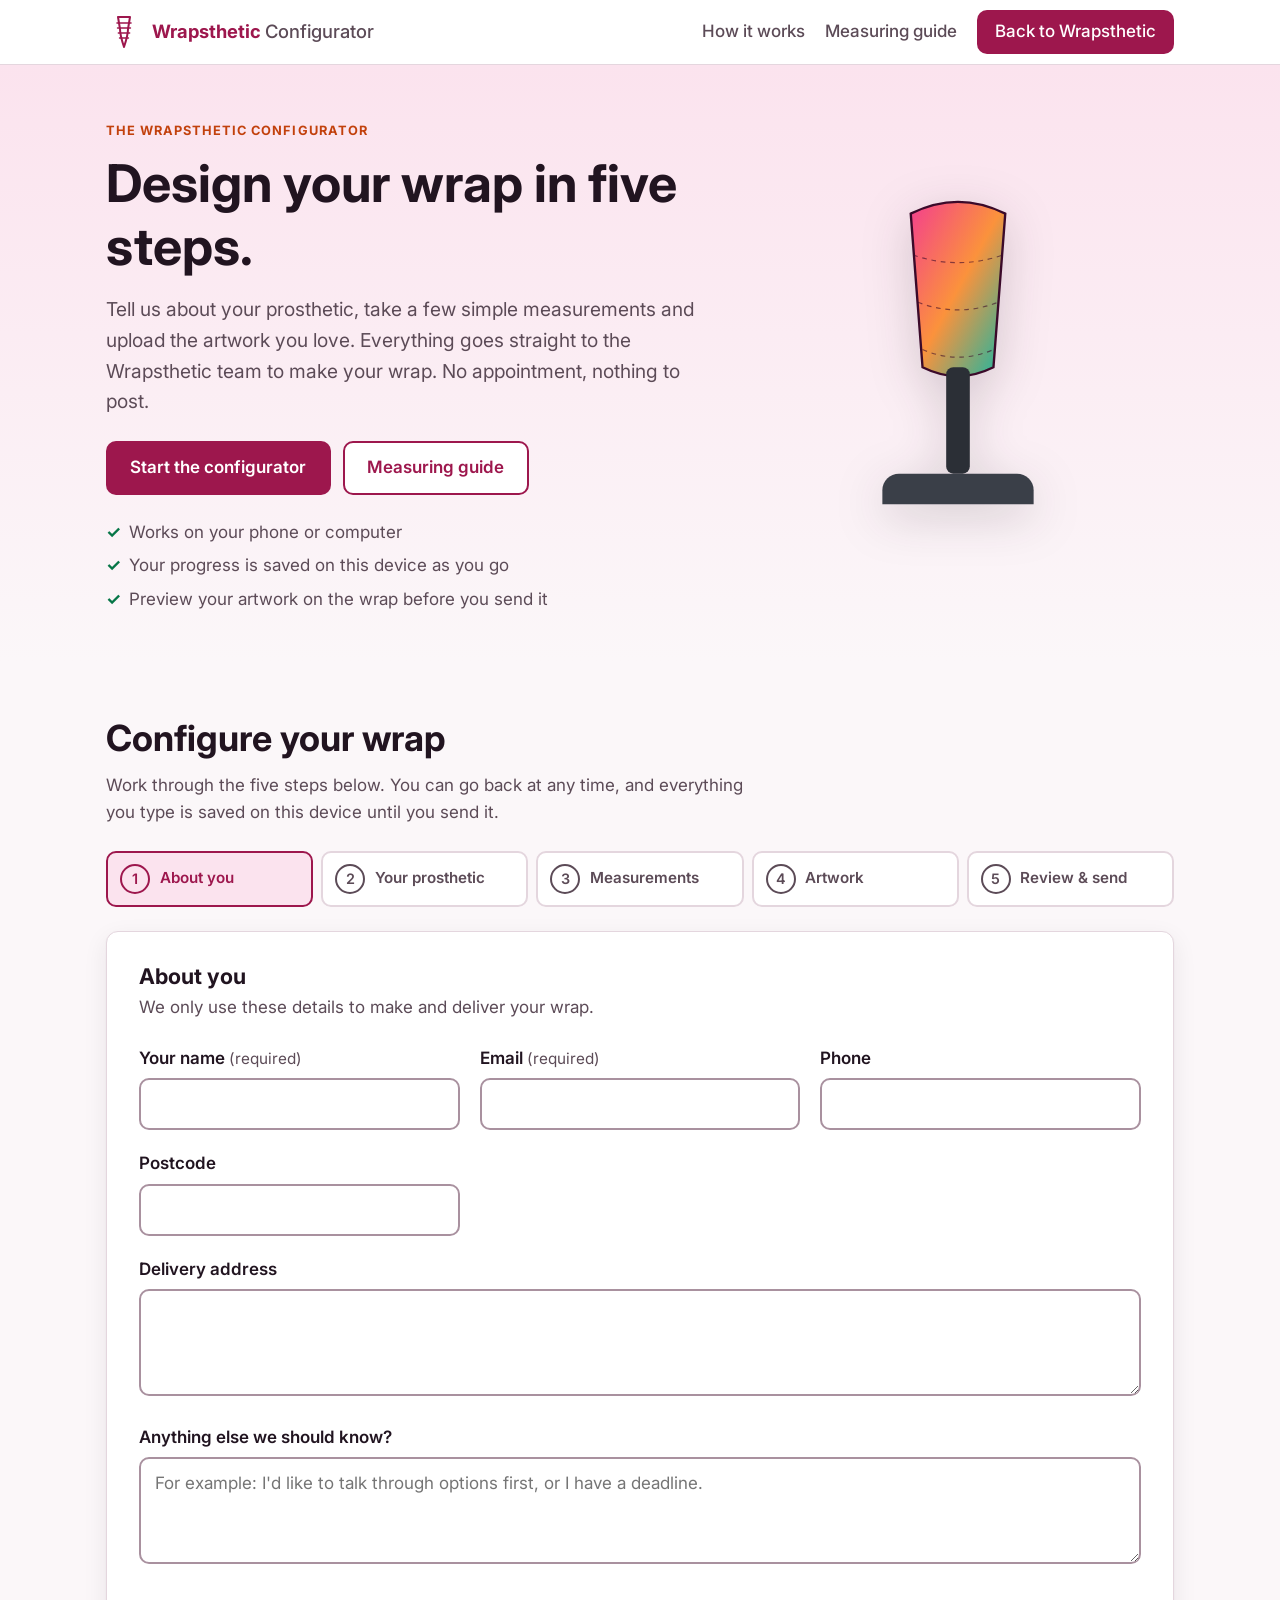
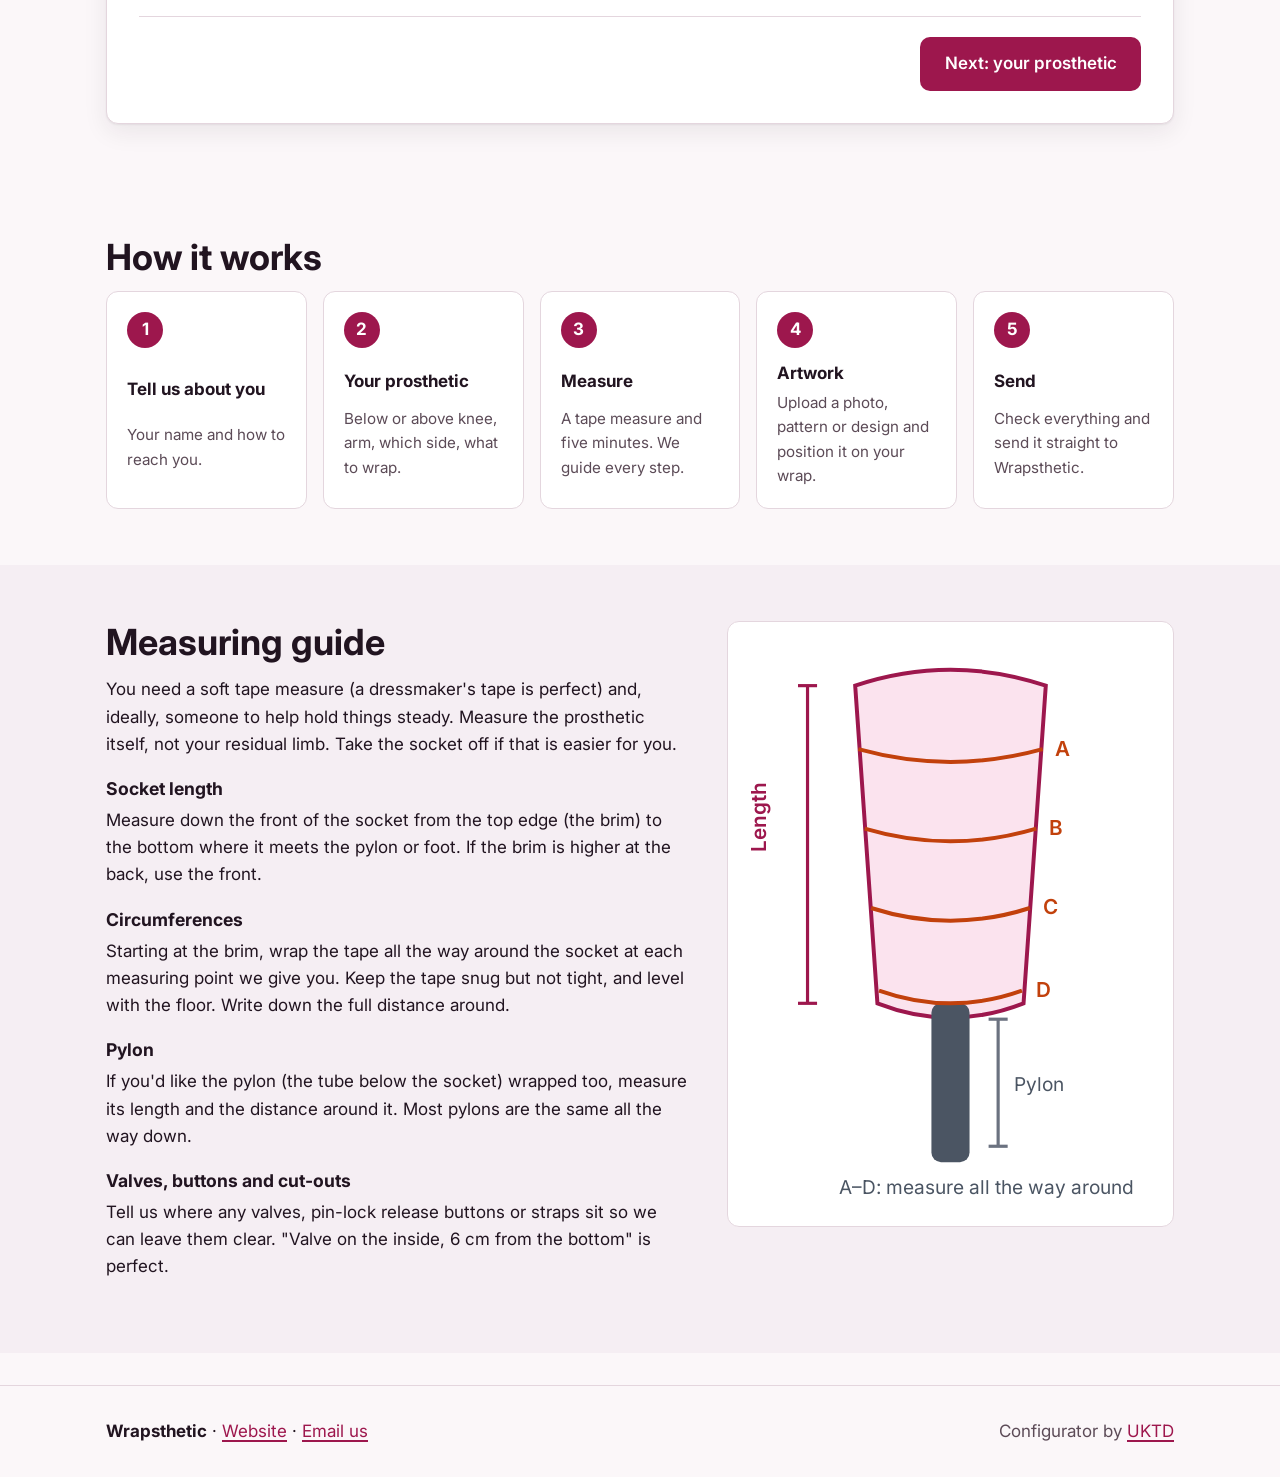
==== configurator/index.html @ db81d4d4 "Rebrand wrap platform as the Wrapsthetic Configurator Moves the app from /wrap/ to /configurator/ so" ====
<!DOCTYPE html>
<html lang="en-GB">
<head>
    <meta charset="UTF-8">
    <meta name="viewport" content="width=device-width, initial-scale=1.0">
    <title>Wrapsthetic Configurator | Design your prosthetic wrap</title>
    <meta name="description" content="The Wrapsthetic configurator: measure your prosthetic, upload your artwork and send Wrapsthetic everything needed to make your custom wrap.">
    <meta name="theme-color" content="#9d174d">
    <meta name="robots" content="noindex">
    <link rel="preconnect" href="https://fonts.googleapis.com">
    <link rel="preconnect" href="https://fonts.gstatic.com" crossorigin>
    <link href="https://fonts.googleapis.com/css2?family=Inter:wght@400;500;600;700&display=swap" rel="stylesheet">
    <link rel="stylesheet" href="configurator.css">
</head>
<body>
    <a class="skip-link" href="#main">Skip to content</a>

    <header class="site-header">
        <div class="container header-inner">
            <a class="brand" href="#" data-brand-link>
                <svg class="brand-mark" width="36" height="36" viewBox="0 0 36 36" aria-hidden="true" focusable="false">
                    <path d="M12 3h12l-2 12c0 4-1 9-4 18-3-9-4-14-4-18L12 3z" fill="none" stroke="currentColor" stroke-width="2" stroke-linejoin="round"/>
                    <path d="M11 9h14M11.6 14h12.8M12.4 19h11.2M13.6 24h8.8" stroke="currentColor" stroke-width="1.6" stroke-linecap="round"/>
                </svg>
                <span class="brand-name"><span data-brand-name>Wrapsthetic</span> <span class="brand-sub">Configurator</span></span>
            </a>
            <nav aria-label="Primary">
                <a href="#how-it-works">How it works</a>
                <a href="#measure-guide">Measuring guide</a>
                <a href="#" class="button button-small" data-brand-link>Back to&nbsp;<span data-brand-name>Wrapsthetic</span></a>
            </nav>
        </div>
    </header>

    <main id="main">
        <section class="hero">
            <div class="container hero-grid">
                <div>
                    <p class="eyebrow">The <span data-brand-name>Wrapsthetic</span> configurator</p>
                    <h1>Design your wrap in five steps.</h1>
                    <p class="lead">Tell us about your prosthetic, take a few simple measurements and upload the artwork you love. Everything goes straight to the <span data-brand-name>Wrapsthetic</span> team to make your wrap. No appointment, nothing to post.</p>
                    <div class="hero-actions">
                        <a href="#designer" class="button button-primary">Start the configurator</a>
                        <a href="#measure-guide" class="button button-secondary">Measuring guide</a>
                    </div>
                    <ul class="hero-points">
                        <li>Works on your phone or computer</li>
                        <li>Your progress is saved on this device as you go</li>
                        <li>Preview your artwork on the wrap before you send it</li>
                    </ul>
                </div>
                <div class="hero-visual" aria-hidden="true">
                    <svg viewBox="0 0 220 300" class="hero-limb">
                        <defs>
                            <linearGradient id="heroGrad" x1="0" x2="1" y1="0" y2="1">
                                <stop offset="0" stop-color="#f43f8e"/>
                                <stop offset="0.5" stop-color="#fb923c"/>
                                <stop offset="1" stop-color="#14b8a6"/>
                            </linearGradient>
                        </defs>
                        <path d="M70 20 Q110 0 150 20 L140 150 Q110 165 80 150 Z" fill="url(#heroGrad)" stroke="#3b0a2a" stroke-width="2"/>
                        <rect x="100" y="150" width="20" height="90" rx="6" fill="#2b2f36"/>
                        <path d="M60 240 h100 a14 14 0 0 1 14 14 v12 H46 v-12 a14 14 0 0 1 14 -14z" fill="#3a3f48"/>
                        <g stroke="#3b0a2a" stroke-dasharray="4 4" fill="none" opacity="0.6">
                            <path d="M72 55 Q110 68 148 55"/>
                            <path d="M76 95 Q110 108 144 95"/>
                            <path d="M80 135 Q110 148 140 135"/>
                        </g>
                    </svg>
                </div>
            </div>
        </section>

        <section id="designer" class="section">
            <div class="container">
                <h2>Configure your wrap</h2>
                <p class="section-intro">Work through the five steps below. You can go back at any time, and everything you type is saved on this device until you send it.</p>

                <ol class="stepper" id="stepper" aria-label="Progress">
                    <li data-step="1" class="is-current"><button type="button" class="stepper-button" data-goto="1"><span class="stepper-index">1</span><span>About you</span></button></li>
                    <li data-step="2"><button type="button" class="stepper-button" data-goto="2"><span class="stepper-index">2</span><span>Your prosthetic</span></button></li>
                    <li data-step="3"><button type="button" class="stepper-button" data-goto="3"><span class="stepper-index">3</span><span>Measurements</span></button></li>
                    <li data-step="4"><button type="button" class="stepper-button" data-goto="4"><span class="stepper-index">4</span><span>Artwork</span></button></li>
                    <li data-step="5"><button type="button" class="stepper-button" data-goto="5"><span class="stepper-index">5</span><span>Review &amp; send</span></button></li>
                </ol>

                <form id="wrapForm" class="wizard" novalidate>
                    <div class="status" id="formStatus" role="status" aria-live="polite"></div>

                    <!-- STEP 1 -->
                    <fieldset class="step is-active" data-step="1">
                        <legend><h3>About you</h3></legend>
                        <p class="step-help">We only use these details to make and deliver your wrap.</p>
                        <div class="field-grid">
                            <div class="field">
                                <label for="customerName">Your name <span class="req">(required)</span></label>
                                <input type="text" id="customerName" name="customerName" autocomplete="name" required>
                            </div>
                            <div class="field">
                                <label for="customerEmail">Email <span class="req">(required)</span></label>
                                <input type="email" id="customerEmail" name="customerEmail" autocomplete="email" required inputmode="email">
                            </div>
                            <div class="field">
                                <label for="customerPhone">Phone</label>
                                <input type="tel" id="customerPhone" name="customerPhone" autocomplete="tel" inputmode="tel">
                            </div>
                            <div class="field">
                                <label for="customerPostcode">Postcode</label>
                                <input type="text" id="customerPostcode" name="customerPostcode" autocomplete="postal-code">
                            </div>
                            <div class="field field-full">
                                <label for="customerAddress">Delivery address</label>
                                <textarea id="customerAddress" name="customerAddress" rows="3" autocomplete="street-address"></textarea>
                            </div>
                            <div class="field field-full">
                                <label for="customerNotes">Anything else we should know?</label>
                                <textarea id="customerNotes" name="customerNotes" rows="3" placeholder="For example: I'd like to talk through options first, or I have a deadline."></textarea>
                            </div>
                        </div>
                        <div class="step-actions">
                            <span></span>
                            <button type="button" class="button button-primary" data-next>Next: your prosthetic</button>
                        </div>
                    </fieldset>

                    <!-- STEP 2 -->
                    <fieldset class="step" data-step="2">
                        <legend><h3>Your prosthetic</h3></legend>
                        <p class="step-help">This helps us choose the right measuring points and materials.</p>

                        <div class="field">
                            <span class="label" id="limbTypeLabel">Type of prosthetic <span class="req">(required)</span></span>
                            <div class="choice-grid" role="radiogroup" aria-labelledby="limbTypeLabel">
                                <label class="choice"><input type="radio" name="limbType" value="transtibial" required><span><strong>Below knee</strong><small>Transtibial</small></span></label>
                                <label class="choice"><input type="radio" name="limbType" value="transfemoral"><span><strong>Above knee</strong><small>Transfemoral</small></span></label>
                                <label class="choice"><input type="radio" name="limbType" value="transradial"><span><strong>Below elbow</strong><small>Transradial</small></span></label>
                                <label class="choice"><input type="radio" name="limbType" value="transhumeral"><span><strong>Above elbow</strong><small>Transhumeral</small></span></label>
                                <label class="choice"><input type="radio" name="limbType" value="other"><span><strong>Something else</strong><small>Tell us below</small></span></label>
                            </div>
                        </div>

                        <div class="field-grid">
                            <div class="field">
                                <span class="label" id="sideLabel">Which side? <span class="req">(required)</span></span>
                                <div class="choice-row" role="radiogroup" aria-labelledby="sideLabel">
                                    <label class="choice"><input type="radio" name="side" value="left" required><span><strong>Left</strong></span></label>
                                    <label class="choice"><input type="radio" name="side" value="right"><span><strong>Right</strong></span></label>
                                </div>
                            </div>
                            <div class="field">
                                <span class="label" id="partsLabel">What would you like wrapped?</span>
                                <div class="choice-row" aria-labelledby="partsLabel">
                                    <label class="choice"><input type="checkbox" name="wrapSocket" checked><span><strong>Socket</strong></span></label>
                                    <label class="choice"><input type="checkbox" name="wrapPylon"><span><strong>Pylon</strong></span></label>
                                </div>
                            </div>
                            <div class="field">
                                <label for="socketMaterial">Socket surface</label>
                                <select id="socketMaterial" name="socketMaterial">
                                    <option value="">Not sure</option>
                                    <option value="carbon">Carbon fibre</option>
                                    <option value="laminate">Laminate (glossy resin)</option>
                                    <option value="thermoplastic">Thermoplastic (check socket)</option>
                                    <option value="cover">Foam or cosmetic cover</option>
                                </select>
                            </div>
                            <div class="field">
                                <label for="prostheticNotes">Describe your prosthetic</label>
                                <input type="text" id="prostheticNotes" name="prostheticNotes" placeholder="For example: Össur pin-lock socket with carbon pylon">
                            </div>
                        </div>

                        <div class="step-actions">
                            <button type="button" class="button button-secondary" data-prev>Back</button>
                            <button type="button" class="button button-primary" data-next>Next: measurements</button>
                        </div>
                    </fieldset>

                    <!-- STEP 3 -->
                    <fieldset class="step" data-step="3">
                        <legend><h3>Measurements</h3></legend>
                        <p class="step-help">Enter the socket length first and we'll list the measuring points for you. See the <a href="#measure-guide">measuring guide</a> if you're not sure where to measure.</p>

                        <div class="field-grid">
                            <div class="field">
                                <span class="label" id="unitsLabel">Units</span>
                                <div class="choice-row" role="radiogroup" aria-labelledby="unitsLabel">
                                    <label class="choice choice-compact"><input type="radio" name="units" value="cm" checked><span><strong>Centimetres</strong></span></label>
                                    <label class="choice choice-compact"><input type="radio" name="units" value="in"><span><strong>Inches</strong></span></label>
                                </div>
                            </div>
                            <div class="field">
                                <label for="stationInterval">Measure every</label>
                                <select id="stationInterval" name="stationInterval">
                                    <option value="2.5">2.5 cm (most accurate)</option>
                                    <option value="5" selected>5 cm (recommended)</option>
                                    <option value="10">10 cm (quick)</option>
                                </select>
                            </div>
                        </div>

                        <div class="measure-block" id="socketMeasureBlock">
                            <h4>Socket</h4>
                            <div class="field-grid">
                                <div class="field">
                                    <label for="socketLength">Socket length, brim to bottom <span class="req">(required)</span></label>
                                    <div class="input-unit">
                                        <input type="number" id="socketLength" name="socketLength" min="1" step="0.1" inputmode="decimal" required>
                                        <span class="unit" data-unit>cm</span>
                                    </div>
                                </div>
                            </div>
                            <div id="stationsWrap" class="stations" hidden>
                                <p class="label">Distance all the way around at each point <span class="req">(required)</span></p>
                                <div class="stations-grid" id="stations"></div>
                                <p class="hint" id="stationsHint"></p>
                            </div>
                        </div>

                        <div class="measure-block" id="pylonMeasureBlock" hidden>
                            <h4>Pylon</h4>
                            <div class="field-grid">
                                <div class="field">
                                    <label for="pylonLength">Pylon length to wrap</label>
                                    <div class="input-unit">
                                        <input type="number" id="pylonLength" name="pylonLength" min="1" step="0.1" inputmode="decimal">
                                        <span class="unit" data-unit>cm</span>
                                    </div>
                                </div>
                                <div class="field">
                                    <label for="pylonCircumference">Distance around the pylon</label>
                                    <div class="input-unit">
                                        <input type="number" id="pylonCircumference" name="pylonCircumference" min="1" step="0.1" inputmode="decimal">
                                        <span class="unit" data-unit>cm</span>
                                    </div>
                                </div>
                            </div>
                        </div>

                        <div class="field">
                            <label for="cutouts">Valves, buttons, straps or areas to leave clear</label>
                            <textarea id="cutouts" name="cutouts" rows="3" placeholder="For example: valve on the inside about 6 cm from the bottom; release button on the front near the bottom."></textarea>
                        </div>

                        <div class="field">
                            <label for="measureNotes">Notes about shape</label>
                            <textarea id="measureNotes" name="measureNotes" rows="2" placeholder="For example: the brim is much higher at the back; there's a flare near the top."></textarea>
                        </div>

                        <div class="step-actions">
                            <button type="button" class="button button-secondary" data-prev>Back</button>
                            <button type="button" class="button button-primary" data-next>Next: artwork</button>
                        </div>
                    </fieldset>

                    <!-- STEP 4 -->
                    <fieldset class="step" data-step="4">
                        <legend><h3>Artwork</h3></legend>
                        <p class="step-help">Upload a photo, pattern, logo or design. For the sharpest print, use the largest file you have (at least 2000 pixels on the long side is ideal). PNG, JPEG, WebP and SVG all work.</p>

                        <div class="artwork-layout">
                            <div class="artwork-controls">
                                <div class="field">
                                    <label for="artworkFile" class="dropzone" id="dropzone">
                                        <input type="file" id="artworkFile" name="artworkFile" accept="image/png,image/jpeg,image/webp,image/svg+xml">
                                        <span class="dropzone-icon" aria-hidden="true">
                                            <svg width="40" height="40" viewBox="0 0 24 24" fill="none" stroke="currentColor" stroke-width="1.8" stroke-linecap="round" stroke-linejoin="round"><path d="M12 16V4m0 0l-4 4m4-4l4 4"/><path d="M4 16v3a1 1 0 0 0 1 1h14a1 1 0 0 0 1-1v-3"/></svg>
                                        </span>
                                        <span class="dropzone-text"><strong>Choose an image</strong> or drag it here</span>
                                        <span class="dropzone-file" id="artworkFileName">No file chosen yet</span>
                                    </label>
                                </div>

                                <div class="field">
                                    <span class="label" id="finishLabel">Finish</span>
                                    <div class="choice-row" role="radiogroup" aria-labelledby="finishLabel">
                                        <label class="choice choice-compact"><input type="radio" name="finish" value="gloss" checked><span><strong>Gloss</strong></span></label>
                                        <label class="choice choice-compact"><input type="radio" name="finish" value="satin"><span><strong>Satin</strong></span></label>
                                        <label class="choice choice-compact"><input type="radio" name="finish" value="matte"><span><strong>Matte</strong></span></label>
                                    </div>
                                </div>

                                <div class="field">
                                    <span class="label" id="fitLabel">How should the artwork fill the wrap?</span>
                                    <div class="choice-row" role="radiogroup" aria-labelledby="fitLabel">
                                        <label class="choice choice-compact"><input type="radio" name="fit" value="cover" checked><span><strong>Fill</strong><small>Crop to fill</small></span></label>
                                        <label class="choice choice-compact"><input type="radio" name="fit" value="contain"><span><strong>Fit inside</strong><small>Show it all</small></span></label>
                                        <label class="choice choice-compact"><input type="radio" name="fit" value="tile"><span><strong>Repeat</strong><small>Tile a pattern</small></span></label>
                                    </div>
                                </div>

                                <div class="field">
                                    <label for="artScale">Size <output id="artScaleOut" for="artScale">100%</output></label>
                                    <input type="range" id="artScale" name="artScale" min="25" max="400" value="100" step="5">
                                </div>
                                <div class="field">
                                    <label for="artOffsetX">Move left / right <output id="artOffsetXOut" for="artOffsetX">0</output></label>
                                    <input type="range" id="artOffsetX" name="artOffsetX" min="-100" max="100" value="0" step="1">
                                </div>
                                <div class="field">
                                    <label for="artOffsetY">Move up / down <output id="artOffsetYOut" for="artOffsetY">0</output></label>
                                    <input type="range" id="artOffsetY" name="artOffsetY" min="-100" max="100" value="0" step="1">
                                </div>
                                <div class="field">
                                    <label for="artRotation">Rotate <output id="artRotationOut" for="artRotation">0°</output></label>
                                    <input type="range" id="artRotation" name="artRotation" min="-180" max="180" value="0" step="5">
                                </div>
                                <div class="field">
                                    <label for="artBackground">Background colour (shows through transparent areas or around a fitted image)</label>
                                    <input type="color" id="artBackground" name="artBackground" value="#ffffff">
                                </div>
                                <button type="button" class="button button-secondary" id="resetArt">Reset position</button>

                                <div class="field">
                                    <label for="artworkNotes">Notes for the designer</label>
                                    <textarea id="artworkNotes" name="artworkNotes" rows="3" placeholder="For example: keep the face on the outside of the leg; please add my name in white near the top."></textarea>
                                </div>
                            </div>

                            <div class="artwork-preview">
                                <div class="preview-card">
                                    <h4>Flat wrap template</h4>
                                    <p class="hint">This is the shape of the wrap laid flat, built from your measurements. The dotted line is the seam.</p>
                                    <div class="preview-stage" id="flatStage"></div>
                                </div>
                                <div class="preview-card">
                                    <h4>On the limb (rough preview)</h4>
                                    <p class="hint">Front view. The real wrap curves around, so edges will look a little different.</p>
                                    <div class="preview-stage preview-stage-small" id="limbStage"></div>
                                </div>
                                <p class="hint" id="previewHint">Enter your socket measurements in step 3 to see the template shape.</p>
                            </div>
                        </div>

                        <div class="step-actions">
                            <button type="button" class="button button-secondary" data-prev>Back</button>
                            <button type="button" class="button button-primary" data-next>Next: review</button>
                        </div>
                    </fieldset>

                    <!-- STEP 5 -->
                    <fieldset class="step" data-step="5">
                        <legend><h3>Review &amp; send</h3></legend>
                        <p class="step-help">Check everything looks right. When you send it, the <span data-brand-name>Wrapsthetic</span> team receives your details, measurements, the template and your original artwork file.</p>

                        <div id="reviewSummary" class="review"></div>

                        <div class="field">
                            <label class="choice choice-inline"><input type="checkbox" name="consent" id="consent" required><span>I'm happy for <span data-brand-name>Wrapsthetic</span> to store these details and contact me about my wrap. <span class="req">(required)</span></span></label>
                        </div>

                        <div class="step-actions step-actions-wrap">
                            <button type="button" class="button button-secondary" data-prev>Back</button>
                            <div class="action-group">
                                <button type="button" class="button button-secondary" id="downloadPack">Download order pack</button>
                                <button type="button" class="button button-secondary" id="printOrder">Print</button>
                                <button type="submit" class="button button-primary" id="submitOrder">Send to <span data-brand-name>Wrapsthetic</span></button>
                            </div>
                        </div>
                    </fieldset>

                    <div class="step step-done" data-step="done" id="doneStep" hidden>
                        <h3>Thank you, your wrap request is on its way</h3>
                        <p id="doneMessage"></p>
                        <div class="action-group">
                            <button type="button" class="button button-secondary" id="downloadPackDone">Download a copy</button>
                            <button type="button" class="button button-primary" id="startAgain">Start another wrap</button>
                        </div>
                    </div>
                </form>
            </div>
        </section>
        <section id="how-it-works" class="section">
            <div class="container">
                <h2>How it works</h2>
                <ol class="steps-overview">
                    <li><span class="step-num">1</span><strong>Tell us about you</strong><span>Your name and how to reach you.</span></li>
                    <li><span class="step-num">2</span><strong>Your prosthetic</strong><span>Below or above knee, arm, which side, what to wrap.</span></li>
                    <li><span class="step-num">3</span><strong>Measure</strong><span>A tape measure and five minutes. We guide every step.</span></li>
                    <li><span class="step-num">4</span><strong>Artwork</strong><span>Upload a photo, pattern or design and position it on your wrap.</span></li>
                    <li><span class="step-num">5</span><strong>Send</strong><span>Check everything and send it straight to <span data-brand-name>Wrapsthetic</span>.</span></li>
                </ol>
            </div>
        </section>

        <section id="measure-guide" class="section section-alt">
            <div class="container guide-grid">
                <div>
                    <h2>Measuring guide</h2>
                    <p>You need a soft tape measure (a dressmaker's tape is perfect) and, ideally, someone to help hold things steady. Measure the prosthetic itself, not your residual limb. Take the socket off if that is easier for you.</p>
                    <h3>Socket length</h3>
                    <p>Measure down the front of the socket from the top edge (the brim) to the bottom where it meets the pylon or foot. If the brim is higher at the back, use the front.</p>
                    <h3>Circumferences</h3>
                    <p>Starting at the brim, wrap the tape all the way around the socket at each measuring point we give you. Keep the tape snug but not tight, and level with the floor. Write down the full distance around.</p>
                    <h3>Pylon</h3>
                    <p>If you'd like the pylon (the tube below the socket) wrapped too, measure its length and the distance around it. Most pylons are the same all the way down.</p>
                    <h3>Valves, buttons and cut-outs</h3>
                    <p>Tell us where any valves, pin-lock release buttons or straps sit so we can leave them clear. "Valve on the inside, 6 cm from the bottom" is perfect.</p>
                </div>
                <figure class="guide-figure">
                    <svg viewBox="0 0 260 360" role="img" aria-labelledby="guideTitle">
                        <title id="guideTitle">Diagram of a prosthetic socket showing the length measured down the front and circumference measurements taken at even intervals from the brim to the bottom.</title>
                        <path d="M70 30 Q130 10 190 30 L176 230 Q130 248 84 230 Z" fill="#fbe3ee" stroke="#9d174d" stroke-width="2.5"/>
                        <rect x="118" y="230" width="24" height="100" rx="6" fill="#4b5563"/>
                        <g stroke="#c2410c" stroke-width="2.5" fill="none">
                            <path d="M72 70 Q130 86 188 70"/>
                            <path d="M76 120 Q130 136 184 120"/>
                            <path d="M80 170 Q130 186 180 170"/>
                            <path d="M85 222 Q130 238 175 222"/>
                        </g>
                        <g font-family="Inter, sans-serif" font-size="13" fill="#c2410c" font-weight="600">
                            <text x="196" y="74">A</text><text x="192" y="124">B</text><text x="188" y="174">C</text><text x="184" y="226">D</text>
                        </g>
                        <g stroke="#9d174d" stroke-width="2">
                            <line x1="40" y1="30" x2="40" y2="230"/>
                            <line x1="34" y1="30" x2="46" y2="30"/>
                            <line x1="34" y1="230" x2="46" y2="230"/>
                        </g>
                        <text x="14" y="135" font-family="Inter, sans-serif" font-size="13" fill="#9d174d" font-weight="600" transform="rotate(-90 14 135)">Length</text>
                        <g stroke="#6b7280" stroke-width="2">
                            <line x1="160" y1="240" x2="160" y2="320"/>
                            <line x1="154" y1="240" x2="166" y2="240"/>
                            <line x1="154" y1="320" x2="166" y2="320"/>
                        </g>
                        <text x="170" y="285" font-family="Inter, sans-serif" font-size="12" fill="#4b5563">Pylon</text>
                        <text x="60" y="350" font-family="Inter, sans-serif" font-size="12" fill="#4b5563">A–D: measure all the way around</text>
                    </svg>
                </figure>
            </div>
        </section>

    </main>

    <footer class="site-footer">
        <div class="container footer-inner">
            <p><strong data-brand-name>Wrapsthetic</strong> &middot; <a href="#" data-brand-link>Website</a> &middot; <a href="mailto:" data-brand-email>Email us</a></p>
            <p class="muted">Configurator by <a href="https://uktd.io">UKTD</a></p>
        </div>
    </footer>

    <script src="configurator.js"></script>
</body>
</html>
---- configurator/configurator.css ----
/* Wrapsthetic Configurator
   Accessible, light-first theme with dark-mode support.
   Designed for one-handed and mobile use: large targets, clear focus, no drag-only controls. */

*, *::before, *::after { box-sizing: border-box; margin: 0; padding: 0; }

:root {
    --bg: #fbf7f9;
    --surface: #ffffff;
    --surface-alt: #f5eef3;
    --text: #211420;
    --text-muted: #5c4b57;
    --accent: #9d174d;
    --accent-strong: #7a1039;
    --accent-soft: #fbe3ee;
    --warm: #c2410c;
    --warm-soft: #fde8dc;
    --border: #e4d6de;
    --border-strong: #a9919f;
    --focus: #ffb703;
    --danger: #b42318;
    --danger-soft: #fee4e2;
    --success: #067647;
    --success-soft: #dcfae6;
    --radius: 12px;
    --shadow: 0 1px 2px rgba(33, 20, 32, 0.06), 0 8px 24px rgba(33, 20, 32, 0.08);
    color-scheme: light;
}

@media (prefers-color-scheme: dark) {
    :root:not([data-theme="light"]) {
        --bg: #170f15;
        --surface: #22181f;
        --surface-alt: #2c1f28;
        --text: #f6eef3;
        --text-muted: #b9a6b2;
        --accent: #f472b6;
        --accent-strong: #f9a8d4;
        --accent-soft: #3d1d31;
        --warm: #ff9b6a;
        --warm-soft: #3d2317;
        --border: #3c2d37;
        --border-strong: #5e4d58;
        --danger: #ff8e85;
        --danger-soft: #3b1d1b;
        --success: #6fd49a;
        --success-soft: #16352a;
        --shadow: 0 1px 2px rgba(0,0,0,0.4), 0 8px 24px rgba(0,0,0,0.35);
        color-scheme: dark;
    }
}

html { scroll-behavior: smooth; }
@media (prefers-reduced-motion: reduce) { html { scroll-behavior: auto; } }

body {
    font-family: 'Inter', -apple-system, BlinkMacSystemFont, 'Segoe UI', sans-serif;
    background: var(--bg);
    color: var(--text);
    line-height: 1.6;
    font-size: 1.0625rem;
}

h1, h2, h3, h4 { line-height: 1.2; font-weight: 700; color: var(--text); }
h1 { font-size: clamp(2rem, 4.5vw, 3.25rem); margin-bottom: 1rem; }
h2 { font-size: clamp(1.6rem, 3vw, 2.25rem); margin-bottom: 0.75rem; }
h3 { font-size: 1.35rem; margin-bottom: 0.5rem; }
h4 { font-size: 1.1rem; margin-bottom: 0.5rem; }
p { margin-bottom: 1rem; }
a { color: var(--accent); text-decoration-thickness: 2px; text-underline-offset: 3px; }
a:hover { color: var(--accent-strong); }
small { display: block; font-weight: 400; color: var(--text-muted); font-size: 0.85em; }

:focus-visible { outline: 3px solid var(--focus); outline-offset: 2px; }

.container { max-width: 1100px; margin: 0 auto; padding: 0 1rem; }
.section { padding: 3.5rem 0; }
.section-alt { background: var(--surface-alt); }
.section-intro { max-width: 60ch; color: var(--text-muted); }
.muted { color: var(--text-muted); }
.hint { font-size: 0.95rem; color: var(--text-muted); margin-bottom: 0.5rem; }
.req { font-weight: 400; color: var(--text-muted); font-size: 0.9em; }

.skip-link { position: absolute; left: -999px; top: 0; background: var(--accent); color: #fff; padding: 0.5rem 1rem; z-index: 2000; }
.skip-link:focus { left: 1rem; top: 1rem; }

/* Header */
.site-header { position: sticky; top: 0; z-index: 100; background: var(--surface); border-bottom: 1px solid var(--border); }
.header-inner { display: flex; align-items: center; justify-content: space-between; gap: 1rem; min-height: 64px; }
.brand { display: flex; align-items: center; gap: 0.6rem; text-decoration: none; color: var(--accent); font-weight: 700; font-size: 1.15rem; }
.brand-sub { font-weight: 500; color: var(--text-muted); }
.site-header nav { display: flex; align-items: center; gap: 1.25rem; }
.site-header nav a { font-weight: 500; text-decoration: none; }
.site-header nav a:not(.button) { color: var(--text-muted); }
.site-header nav a:not(.button):hover { color: var(--text); }
@media (max-width: 640px) { .site-header nav a:not(.button) { display: none; } }

/* Buttons */
.button {
    display: inline-flex; align-items: center; justify-content: center;
    min-height: 48px; padding: 0.7rem 1.4rem; border-radius: 10px;
    font: inherit; font-weight: 600; text-decoration: none; cursor: pointer;
    border: 2px solid transparent; transition: background 0.15s, transform 0.15s, box-shadow 0.15s;
}
.button-primary { background: var(--accent); color: #fff; }
.button-primary:hover { background: var(--accent-strong); color: #fff; transform: translateY(-1px); }
.button-secondary { background: var(--surface); color: var(--accent); border-color: var(--accent); }
.button-secondary:hover { background: var(--accent-soft); }
.button-small { min-height: 40px; padding: 0.4rem 1rem; background: var(--accent); color: #fff; }
.button[disabled] { opacity: 0.6; cursor: wait; transform: none; }
@media (prefers-color-scheme: dark) {
    :root:not([data-theme="light"]) .button-primary { color: #170f15; }
    :root:not([data-theme="light"]) .button-primary:hover { color: #170f15; }
    :root:not([data-theme="light"]) .button-small { color: #170f15; }
}

/* Hero */
.hero { padding: 3.5rem 0 3rem; background: linear-gradient(180deg, var(--accent-soft), var(--bg)); }
.hero-grid { display: grid; grid-template-columns: minmax(0, 1.4fr) minmax(0, 1fr); gap: 2rem; align-items: center; }
.eyebrow { text-transform: uppercase; letter-spacing: 0.08em; font-size: 0.8rem; font-weight: 700; color: var(--warm); margin-bottom: 0.75rem; }
.lead { font-size: 1.2rem; color: var(--text-muted); max-width: 55ch; }
.hero-actions { display: flex; flex-wrap: wrap; gap: 0.75rem; margin: 1.5rem 0; }
.hero-points { list-style: none; display: grid; gap: 0.4rem; color: var(--text-muted); }
.hero-points li::before { content: '✓'; color: var(--success); font-weight: 700; margin-right: 0.5rem; }
.hero-visual { display: flex; justify-content: center; }
.hero-limb { width: min(100%, 260px); filter: drop-shadow(0 12px 24px rgba(33,20,32,0.18)); }
@media (max-width: 760px) { .hero-grid { grid-template-columns: 1fr; } .hero-visual { order: -1; } .hero-limb { width: 160px; } }

/* How it works */
.steps-overview { list-style: none; display: grid; grid-template-columns: repeat(auto-fit, minmax(180px, 1fr)); gap: 1rem; counter-reset: step; }
.steps-overview li { background: var(--surface); border: 1px solid var(--border); border-radius: var(--radius); padding: 1.25rem; display: grid; gap: 0.25rem; }
.steps-overview li span:last-child { color: var(--text-muted); font-size: 0.95rem; }
.step-num { width: 36px; height: 36px; border-radius: 50%; background: var(--accent); color: #fff; display: inline-flex; align-items: center; justify-content: center; font-weight: 700; margin-bottom: 0.5rem; }
@media (prefers-color-scheme: dark) { :root:not([data-theme="light"]) .step-num { color: #170f15; } }

/* Guide */
.guide-grid { display: grid; grid-template-columns: minmax(0, 1.3fr) minmax(0, 1fr); gap: 2.5rem; align-items: start; }
.guide-grid h3 { font-size: 1.1rem; margin-top: 1.25rem; }
.guide-figure { background: var(--surface); border: 1px solid var(--border); border-radius: var(--radius); padding: 1rem; position: sticky; top: 80px; }
.guide-figure svg { width: 100%; height: auto; display: block; }
@media (max-width: 760px) { .guide-grid { grid-template-columns: 1fr; } .guide-figure { position: static; } }

/* Stepper */
.stepper { list-style: none; display: grid; grid-template-columns: repeat(5, 1fr); gap: 0.5rem; margin: 1.5rem 0; }
.stepper-button {
    width: 100%; min-height: 56px; display: flex; align-items: center; gap: 0.6rem; padding: 0.5rem 0.75rem;
    background: var(--surface); border: 2px solid var(--border); border-radius: 10px; font: inherit; font-weight: 600; font-size: 0.95rem;
    color: var(--text-muted); cursor: pointer; text-align: left;
}
.stepper-index { flex: none; width: 30px; height: 30px; border-radius: 50%; border: 2px solid currentColor; display: inline-flex; align-items: center; justify-content: center; font-size: 0.9rem; }
.stepper li.is-current .stepper-button { border-color: var(--accent); color: var(--accent); background: var(--accent-soft); }
.stepper li.is-complete .stepper-button { color: var(--success); }
.stepper li.is-complete .stepper-index { background: var(--success); color: #fff; border-color: var(--success); }
.stepper li.has-error .stepper-button { border-color: var(--danger); color: var(--danger); }
@media (max-width: 760px) {
    .stepper { grid-template-columns: repeat(5, 1fr); gap: 0.3rem; }
    .stepper-button { flex-direction: column; min-height: 64px; padding: 0.4rem 0.25rem; font-size: 0.75rem; text-align: center; gap: 0.3rem; }
}

/* Wizard */
.wizard { background: var(--surface); border: 1px solid var(--border); border-radius: var(--radius); box-shadow: var(--shadow); padding: clamp(1rem, 3vw, 2rem); }
.step { border: 0; display: none; }
.step.is-active { display: block; }
.step legend { padding: 0; }
.step legend h3 { margin-bottom: 0.25rem; }
.step-help { color: var(--text-muted); margin-bottom: 1.5rem; }
.status { display: none; padding: 0.9rem 1rem; border-radius: 10px; margin-bottom: 1.25rem; font-weight: 500; }
.status.is-error { display: block; background: var(--danger-soft); color: var(--danger); border: 1px solid var(--danger); }
.status.is-success { display: block; background: var(--success-soft); color: var(--success); border: 1px solid var(--success); }
.status.is-info { display: block; background: var(--accent-soft); color: var(--accent-strong); border: 1px solid var(--accent); }

.field { margin-bottom: 1.25rem; }
.field-grid { display: grid; grid-template-columns: repeat(auto-fit, minmax(240px, 1fr)); gap: 0 1.25rem; }
.field-full { grid-column: 1 / -1; }
label, .label { display: block; font-weight: 600; margin-bottom: 0.4rem; }
input[type="text"], input[type="email"], input[type="tel"], input[type="number"], select, textarea {
    width: 100%; min-height: 48px; padding: 0.65rem 0.85rem; font: inherit; color: var(--text);
    background: var(--surface); border: 2px solid var(--border-strong); border-radius: 10px;
}
textarea { resize: vertical; }
input:focus, select:focus, textarea:focus { border-color: var(--accent); outline: 3px solid var(--focus); outline-offset: 1px; }
input[aria-invalid="true"], .field.has-error input, .field.has-error select { border-color: var(--danger); }
.field-error { color: var(--danger); font-size: 0.95rem; margin-top: 0.35rem; font-weight: 500; }
input[type="color"] { width: 80px; height: 48px; padding: 0.2rem; border: 2px solid var(--border-strong); border-radius: 10px; background: var(--surface); cursor: pointer; }
input[type="range"] { width: 100%; height: 44px; accent-color: var(--accent); }
output { font-weight: 500; color: var(--text-muted); margin-left: 0.4rem; }

.input-unit { position: relative; }
.input-unit input { padding-right: 3.5rem; }
.input-unit .unit { position: absolute; right: 0.9rem; top: 50%; transform: translateY(-50%); color: var(--text-muted); font-weight: 600; }

/* Choice cards (radios/checkboxes) */
.choice-grid { display: grid; grid-template-columns: repeat(auto-fit, minmax(160px, 1fr)); gap: 0.6rem; margin-bottom: 1.25rem; }
.choice-row { display: flex; flex-wrap: wrap; gap: 0.6rem; margin-bottom: 0.5rem; }
.choice { display: flex; align-items: center; gap: 0.75rem; min-height: 56px; padding: 0.6rem 0.9rem; border: 2px solid var(--border-strong); border-radius: 10px; cursor: pointer; font-weight: 500; margin: 0; background: var(--surface); flex: 1 1 140px; }
.choice-compact { flex: 0 1 auto; min-width: 120px; }
.choice-inline { min-height: 0; border: 0; padding: 0; font-weight: 400; align-items: flex-start; }
.choice input { width: 22px; height: 22px; flex: none; accent-color: var(--accent); margin: 0; }
.choice:has(input:checked) { border-color: var(--accent); background: var(--accent-soft); }
.choice:has(input:focus-visible) { outline: 3px solid var(--focus); outline-offset: 2px; }
.choice span strong { display: block; }

/* Measurements */
.measure-block { border: 1px solid var(--border); border-radius: var(--radius); padding: 1.25rem; margin-bottom: 1.25rem; background: var(--surface-alt); }
.stations-grid { display: grid; grid-template-columns: repeat(auto-fill, minmax(190px, 1fr)); gap: 0.75rem 1rem; }
.station { display: grid; gap: 0.3rem; }
.station label { margin: 0; font-size: 0.95rem; }
.station .station-pos { color: var(--text-muted); font-weight: 400; }
.station-warn { color: var(--warm); font-size: 0.85rem; }

/* Artwork */
.artwork-layout { display: grid; grid-template-columns: minmax(0, 1fr) minmax(0, 1fr); gap: 2rem; }
@media (max-width: 860px) { .artwork-layout { grid-template-columns: 1fr; } }
.dropzone { display: grid; justify-items: center; gap: 0.3rem; text-align: center; padding: 1.5rem 1rem; border: 2px dashed var(--border-strong); border-radius: var(--radius); cursor: pointer; font-weight: 400; background: var(--surface-alt); color: var(--text); }
.dropzone.is-over { border-color: var(--accent); background: var(--accent-soft); }
.dropzone input { position: absolute; width: 1px; height: 1px; opacity: 0; }
.dropzone:has(input:focus-visible) { outline: 3px solid var(--focus); outline-offset: 2px; }
.dropzone-icon { color: var(--accent); }
.dropzone-file { color: var(--text-muted); font-size: 0.95rem; }
.preview-card { border: 1px solid var(--border); border-radius: var(--radius); padding: 1rem; margin-bottom: 1rem; background: var(--surface); }
.preview-stage { background: repeating-conic-gradient(var(--surface-alt) 0 25%, var(--surface) 0 50%) 0 0 / 20px 20px; border-radius: 8px; min-height: 240px; display: flex; align-items: center; justify-content: center; overflow: hidden; }
.preview-stage-small { min-height: 200px; }
.preview-stage svg { width: 100%; height: auto; max-height: 420px; display: block; }
.preview-empty { color: var(--text-muted); padding: 2rem; text-align: center; }

/* Review */
.review { display: grid; gap: 1rem; margin-bottom: 1.5rem; }
.review-card { border: 1px solid var(--border); border-radius: var(--radius); padding: 1rem 1.25rem; background: var(--surface-alt); }
.review-card h4 { display: flex; justify-content: space-between; align-items: center; gap: 1rem; }
.review-card h4 button { font: inherit; font-size: 0.9rem; font-weight: 600; background: none; border: 0; color: var(--accent); cursor: pointer; text-decoration: underline; min-height: 32px; }
.review-card dl { display: grid; grid-template-columns: max-content 1fr; gap: 0.3rem 1rem; }
.review-card dt { color: var(--text-muted); font-weight: 500; }
.review-card dd { word-break: break-word; white-space: pre-line; }
.review-table { width: 100%; border-collapse: collapse; margin-top: 0.5rem; font-size: 0.95rem; }
.review-table th, .review-table td { text-align: left; padding: 0.35rem 0.5rem; border-bottom: 1px solid var(--border); }
.review-preview { display: grid; grid-template-columns: 2fr 1fr; gap: 1rem; align-items: start; }
.review-preview svg { width: 100%; height: auto; max-height: 300px; }
@media (max-width: 640px) { .review-preview { grid-template-columns: 1fr; } .review-card dl { grid-template-columns: 1fr; } }

.step-actions { display: flex; justify-content: space-between; align-items: center; gap: 1rem; margin-top: 1.5rem; padding-top: 1.25rem; border-top: 1px solid var(--border); }
.step-actions-wrap { flex-wrap: wrap; }
.action-group { display: flex; flex-wrap: wrap; gap: 0.6rem; }
.step-done { text-align: center; padding: 2rem 0; }
.step-done .action-group { justify-content: center; margin-top: 1rem; }

/* Footer */
.site-footer { border-top: 1px solid var(--border); padding: 2rem 0; margin-top: 2rem; }
.footer-inner { display: flex; justify-content: space-between; flex-wrap: wrap; gap: 1rem; }
.footer-inner p { margin: 0; }

/* Print: the review step becomes the order sheet */
@media print {
    body { background: #fff; color: #000; font-size: 11pt; }
    .site-header, .hero, #how-it-works, #measure-guide, .stepper, .step-actions, .section-intro, .status, .site-footer, .step-help { display: none !important; }
    .wizard { border: 0; box-shadow: none; padding: 0; }
    .step { display: none !important; }
    .step[data-step="5"] { display: block !important; }
    .review-card { break-inside: avoid; background: #fff; border-color: #999; }
    .review-card h4 button { display: none; }
    .field:has(#consent) { display: none; }
}
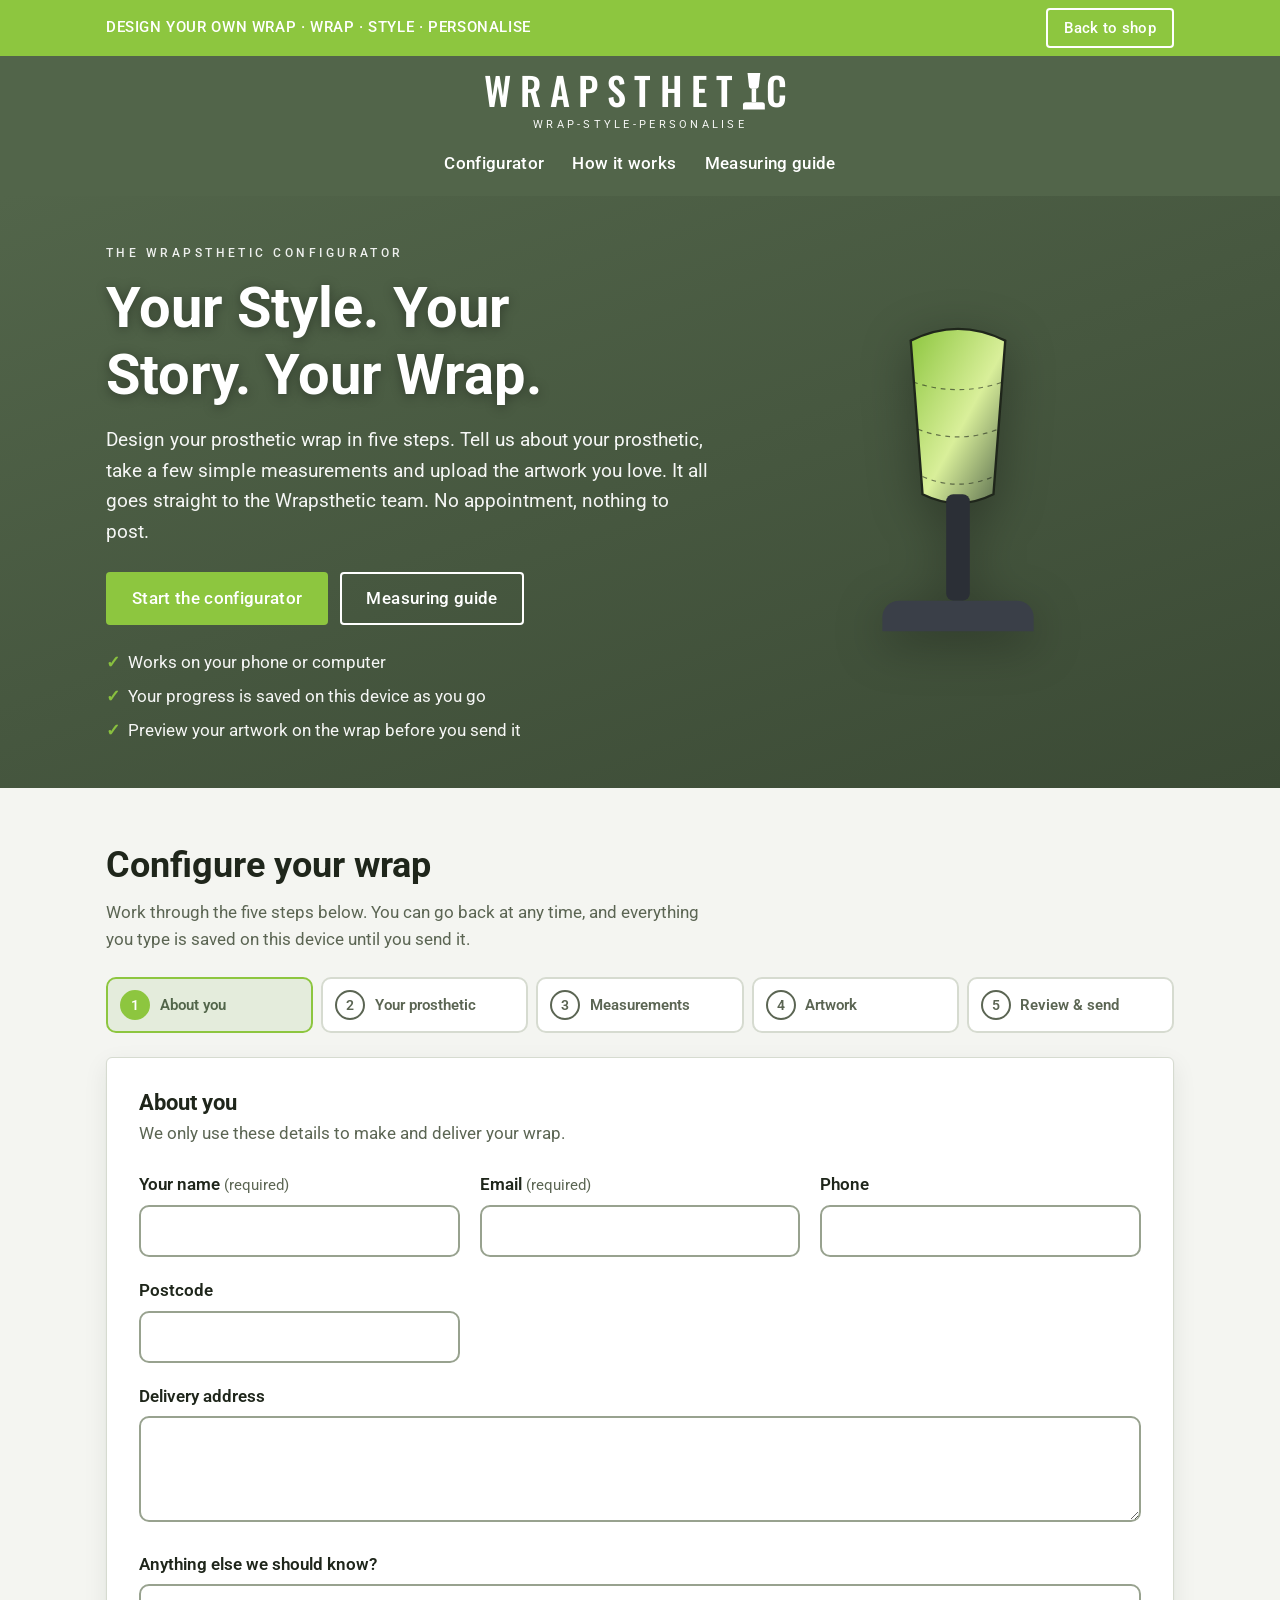
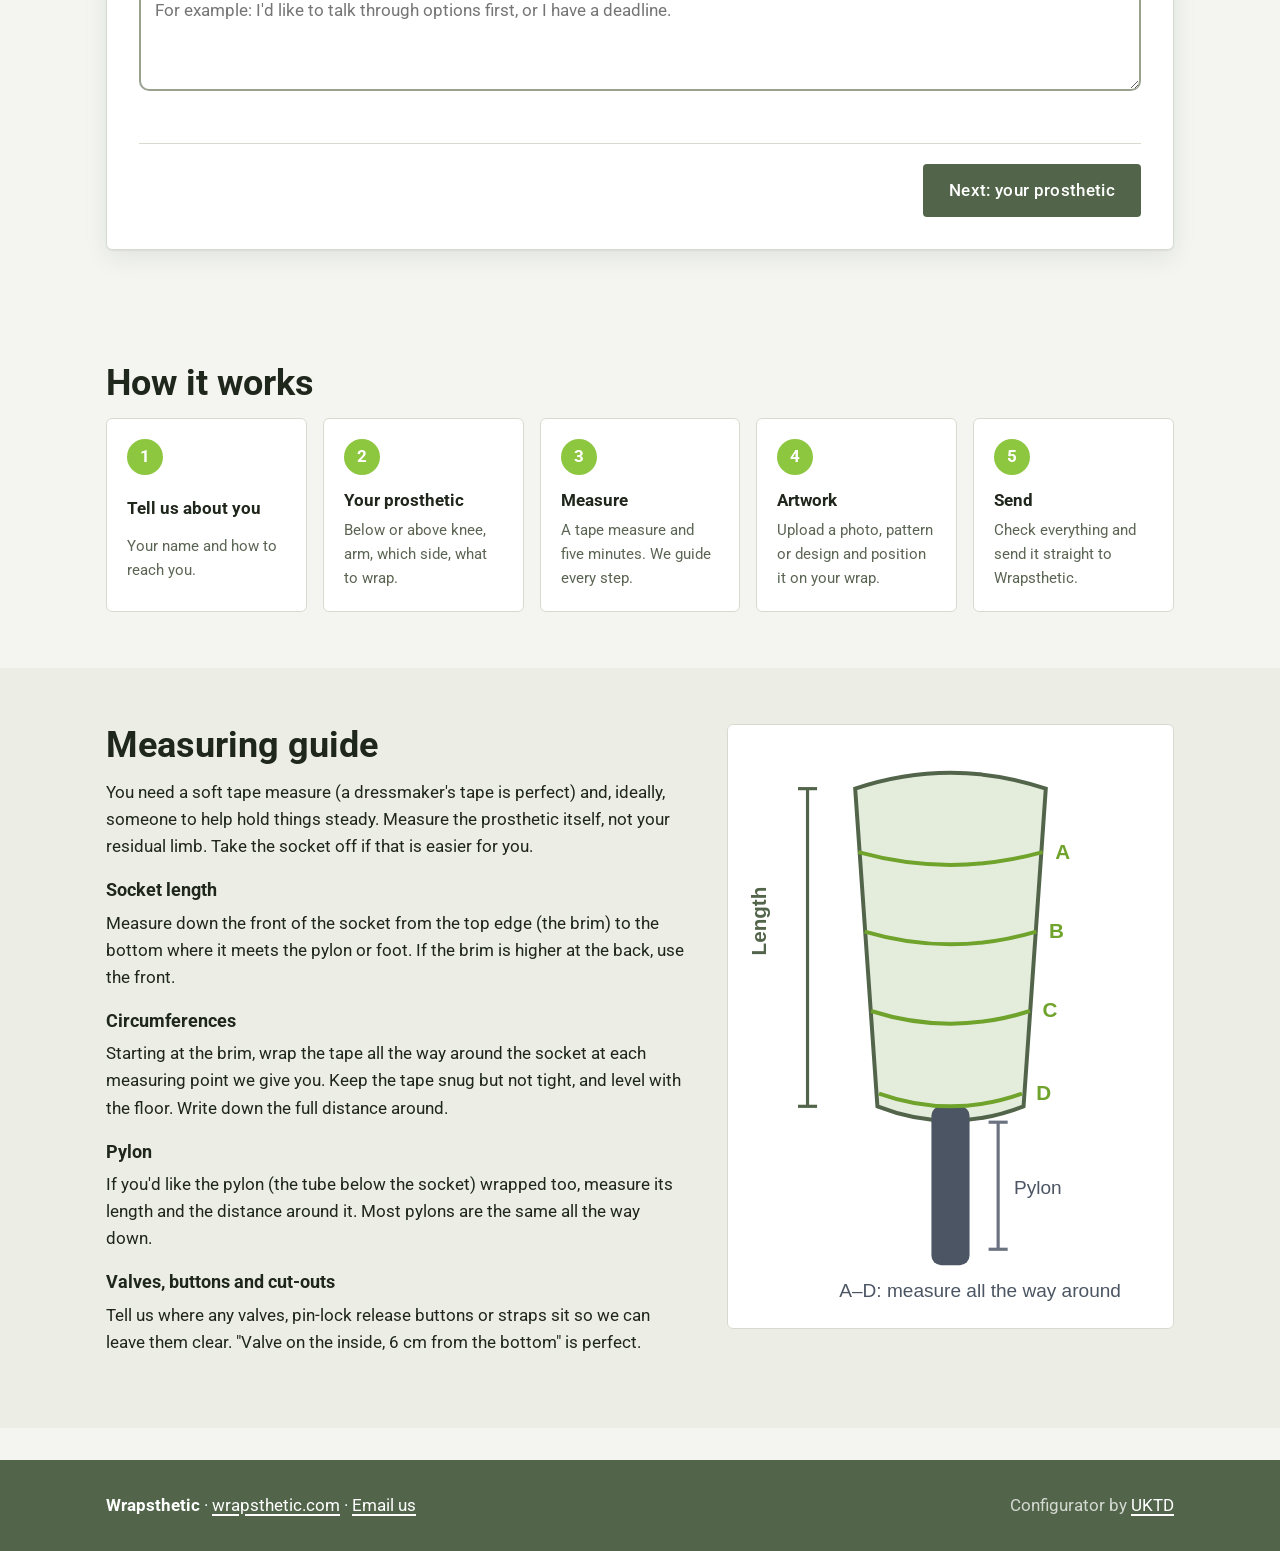
==== commit e40d9f58: "Match the configurator styling to wrapsthetic.com - Lime announcement bar, dark green header and foo" ====
--- a/configurator/index.html
+++ b/configurator/index.html
@@ -5,29 +5,32 @@
     <meta name="viewport" content="width=device-width, initial-scale=1.0">
     <title>Wrapsthetic Configurator | Design your prosthetic wrap</title>
     <meta name="description" content="The Wrapsthetic configurator: measure your prosthetic, upload your artwork and send Wrapsthetic everything needed to make your custom wrap.">
-    <meta name="theme-color" content="#9d174d">
+    <meta name="theme-color" content="#52654a">
     <meta name="robots" content="noindex">
     <link rel="preconnect" href="https://fonts.googleapis.com">
     <link rel="preconnect" href="https://fonts.gstatic.com" crossorigin>
-    <link href="https://fonts.googleapis.com/css2?family=Inter:wght@400;500;600;700&display=swap" rel="stylesheet">
+    <link href="https://fonts.googleapis.com/css2?family=Roboto:wght@400;500;700&family=Oswald:wght@500;600&display=swap" rel="stylesheet">
     <link rel="stylesheet" href="configurator.css">
 </head>
 <body>
     <a class="skip-link" href="#main">Skip to content</a>
 
+    <div class="announce">
+        <div class="container announce-inner">
+            <span class="announce-text">Design your own wrap &middot; Wrap &middot; Style &middot; Personalise</span>
+            <a href="#" class="button button-outline" data-brand-link>Back to shop</a>
+        </div>
+    </div>
     <header class="site-header">
         <div class="container header-inner">
-            <a class="brand" href="#" data-brand-link>
-                <svg class="brand-mark" width="36" height="36" viewBox="0 0 36 36" aria-hidden="true" focusable="false">
-                    <path d="M12 3h12l-2 12c0 4-1 9-4 18-3-9-4-14-4-18L12 3z" fill="none" stroke="currentColor" stroke-width="2" stroke-linejoin="round"/>
-                    <path d="M11 9h14M11.6 14h12.8M12.4 19h11.2M13.6 24h8.8" stroke="currentColor" stroke-width="1.6" stroke-linecap="round"/>
-                </svg>
-                <span class="brand-name"><span data-brand-name>Wrapsthetic</span> <span class="brand-sub">Configurator</span></span>
+            <a class="brand" href="#" data-brand-link aria-label="Wrapsthetic home">
+                <span class="wordmark" aria-hidden="true">Wrapsthet<svg class="wordmark-leg" viewBox="0 0 24 40" aria-hidden="true" focusable="false"><path d="M5 0h14l-1.6 14.5c-.2 1.6-1.5 2.8-3.1 2.8h-4.6c-1.6 0-2.9-1.2-3.1-2.8L5 0z"/><rect x="9.5" y="17" width="5" height="15" rx="1.2"/><path d="M3 32h18a3 3 0 0 1 3 3v5H0v-5a3 3 0 0 1 3-3z"/></svg>c</span>
+                <span class="tagline">Wrap-Style-Personalise</span>
             </a>
             <nav aria-label="Primary">
+                <a href="#designer">Configurator</a>
                 <a href="#how-it-works">How it works</a>
                 <a href="#measure-guide">Measuring guide</a>
-                <a href="#" class="button button-small" data-brand-link>Back to&nbsp;<span data-brand-name>Wrapsthetic</span></a>
             </nav>
         </div>
     </header>
@@ -37,8 +40,8 @@
             <div class="container hero-grid">
                 <div>
                     <p class="eyebrow">The <span data-brand-name>Wrapsthetic</span> configurator</p>
-                    <h1>Design your wrap in five steps.</h1>
-                    <p class="lead">Tell us about your prosthetic, take a few simple measurements and upload the artwork you love. Everything goes straight to the <span data-brand-name>Wrapsthetic</span> team to make your wrap. No appointment, nothing to post.</p>
+                    <h1>Your Style. Your Story. Your Wrap.</h1>
+                    <p class="lead">Design your prosthetic wrap in five steps. Tell us about your prosthetic, take a few simple measurements and upload the artwork you love. It all goes straight to the <span data-brand-name>Wrapsthetic</span> team. No appointment, nothing to post.</p>
                     <div class="hero-actions">
                         <a href="#designer" class="button button-primary">Start the configurator</a>
                         <a href="#measure-guide" class="button button-secondary">Measuring guide</a>
@@ -53,15 +56,15 @@
                     <svg viewBox="0 0 220 300" class="hero-limb">
                         <defs>
                             <linearGradient id="heroGrad" x1="0" x2="1" y1="0" y2="1">
-                                <stop offset="0" stop-color="#f43f8e"/>
-                                <stop offset="0.5" stop-color="#fb923c"/>
-                                <stop offset="1" stop-color="#14b8a6"/>
+                                <stop offset="0" stop-color="#8dc63f"/>
+                                <stop offset="0.55" stop-color="#d9ef9a"/>
+                                <stop offset="1" stop-color="#52654a"/>
                             </linearGradient>
                         </defs>
-                        <path d="M70 20 Q110 0 150 20 L140 150 Q110 165 80 150 Z" fill="url(#heroGrad)" stroke="#3b0a2a" stroke-width="2"/>
+                        <path d="M70 20 Q110 0 150 20 L140 150 Q110 165 80 150 Z" fill="url(#heroGrad)" stroke="#1f261b" stroke-width="2"/>
                         <rect x="100" y="150" width="20" height="90" rx="6" fill="#2b2f36"/>
                         <path d="M60 240 h100 a14 14 0 0 1 14 14 v12 H46 v-12 a14 14 0 0 1 14 -14z" fill="#3a3f48"/>
-                        <g stroke="#3b0a2a" stroke-dasharray="4 4" fill="none" opacity="0.6">
+                        <g stroke="#1f261b" stroke-dasharray="4 4" fill="none" opacity="0.6">
                             <path d="M72 55 Q110 68 148 55"/>
                             <path d="M76 95 Q110 108 144 95"/>
                             <path d="M80 135 Q110 148 140 135"/>
@@ -400,23 +403,23 @@
                 <figure class="guide-figure">
                     <svg viewBox="0 0 260 360" role="img" aria-labelledby="guideTitle">
                         <title id="guideTitle">Diagram of a prosthetic socket showing the length measured down the front and circumference measurements taken at even intervals from the brim to the bottom.</title>
-                        <path d="M70 30 Q130 10 190 30 L176 230 Q130 248 84 230 Z" fill="#fbe3ee" stroke="#9d174d" stroke-width="2.5"/>
+                        <path d="M70 30 Q130 10 190 30 L176 230 Q130 248 84 230 Z" fill="#e4ecdc" stroke="#52654a" stroke-width="2.5"/>
                         <rect x="118" y="230" width="24" height="100" rx="6" fill="#4b5563"/>
-                        <g stroke="#c2410c" stroke-width="2.5" fill="none">
+                        <g stroke="#6fa32b" stroke-width="2.5" fill="none">
                             <path d="M72 70 Q130 86 188 70"/>
                             <path d="M76 120 Q130 136 184 120"/>
                             <path d="M80 170 Q130 186 180 170"/>
                             <path d="M85 222 Q130 238 175 222"/>
                         </g>
-                        <g font-family="Inter, sans-serif" font-size="13" fill="#c2410c" font-weight="600">
+                        <g font-family="Inter, sans-serif" font-size="13" fill="#6fa32b" font-weight="600">
                             <text x="196" y="74">A</text><text x="192" y="124">B</text><text x="188" y="174">C</text><text x="184" y="226">D</text>
                         </g>
-                        <g stroke="#9d174d" stroke-width="2">
+                        <g stroke="#52654a" stroke-width="2">
                             <line x1="40" y1="30" x2="40" y2="230"/>
                             <line x1="34" y1="30" x2="46" y2="30"/>
                             <line x1="34" y1="230" x2="46" y2="230"/>
                         </g>
-                        <text x="14" y="135" font-family="Inter, sans-serif" font-size="13" fill="#9d174d" font-weight="600" transform="rotate(-90 14 135)">Length</text>
+                        <text x="14" y="135" font-family="Inter, sans-serif" font-size="13" fill="#52654a" font-weight="600" transform="rotate(-90 14 135)">Length</text>
                         <g stroke="#6b7280" stroke-width="2">
                             <line x1="160" y1="240" x2="160" y2="320"/>
                             <line x1="154" y1="240" x2="166" y2="240"/>
@@ -433,7 +436,7 @@
 
     <footer class="site-footer">
         <div class="container footer-inner">
-            <p><strong data-brand-name>Wrapsthetic</strong> &middot; <a href="#" data-brand-link>Website</a> &middot; <a href="mailto:" data-brand-email>Email us</a></p>
+            <p><strong data-brand-name>Wrapsthetic</strong> &middot; <a href="#" data-brand-link>wrapsthetic.com</a> &middot; <a href="mailto:" data-brand-email>Email us</a></p>
             <p class="muted">Configurator by <a href="https://uktd.io">UKTD</a></p>
         </div>
     </footer>
--- a/configurator/configurator.css
+++ b/configurator/configurator.css
@@ -1,46 +1,51 @@
 /* Wrapsthetic Configurator
-   Accessible, light-first theme with dark-mode support.
+   Matches wrapsthetic.com: lime announcement bar (#8DC63F), dark green header (#52654A),
+   spaced Oswald wordmark, bold white Roboto headlines. Light-first with dark-mode support.
    Designed for one-handed and mobile use: large targets, clear focus, no drag-only controls. */
 
 *, *::before, *::after { box-sizing: border-box; margin: 0; padding: 0; }
 
 :root {
-    --bg: #fbf7f9;
+    --bg: #f4f5f1;
     --surface: #ffffff;
-    --surface-alt: #f5eef3;
-    --text: #211420;
-    --text-muted: #5c4b57;
-    --accent: #9d174d;
-    --accent-strong: #7a1039;
-    --accent-soft: #fbe3ee;
-    --warm: #c2410c;
-    --warm-soft: #fde8dc;
-    --border: #e4d6de;
-    --border-strong: #a9919f;
-    --focus: #ffb703;
+    --surface-alt: #eceee6;
+    --text: #1f261b;
+    --text-muted: #5b6553;
+    --accent: #52654a;
+    --accent-strong: #3f5038;
+    --accent-soft: #e4ecdc;
+    --warm: #6fa32b;
+    --warm-soft: #eaf5db;
+    --border: #d6dbd0;
+    --border-strong: #98a28f;
+    --focus: #8dc63f;
     --danger: #b42318;
     --danger-soft: #fee4e2;
     --success: #067647;
     --success-soft: #dcfae6;
-    --radius: 12px;
-    --shadow: 0 1px 2px rgba(33, 20, 32, 0.06), 0 8px 24px rgba(33, 20, 32, 0.08);
+    --lime: #8dc63f;
+    --lime-strong: #6fa32b;
+    --green: #52654a;
+    --green-deep: #3b4a35;
+    --radius: 6px;
+    --shadow: 0 1px 2px rgba(31, 38, 27, 0.06), 0 8px 24px rgba(31, 38, 27, 0.08);
     color-scheme: light;
 }
 
 @media (prefers-color-scheme: dark) {
     :root:not([data-theme="light"]) {
-        --bg: #170f15;
-        --surface: #22181f;
-        --surface-alt: #2c1f28;
-        --text: #f6eef3;
-        --text-muted: #b9a6b2;
-        --accent: #f472b6;
-        --accent-strong: #f9a8d4;
-        --accent-soft: #3d1d31;
-        --warm: #ff9b6a;
-        --warm-soft: #3d2317;
-        --border: #3c2d37;
-        --border-strong: #5e4d58;
+        --bg: #141a11;
+        --surface: #1c241a;
+        --surface-alt: #242e21;
+        --text: #eef1ea;
+        --text-muted: #aab5a0;
+        --accent: #a9d47a;
+        --accent-strong: #c3e39a;
+        --accent-soft: #2b3a24;
+        --warm: #a9d47a;
+        --warm-soft: #2b3a24;
+        --border: #2f3b2a;
+        --border-strong: #51604a;
         --danger: #ff8e85;
         --danger-soft: #3b1d1b;
         --success: #6fd49a;
@@ -50,18 +55,40 @@
     }
 }
 
+:root[data-theme="dark"] {
+    --bg: #141a11;
+    --surface: #1c241a;
+    --surface-alt: #242e21;
+    --text: #eef1ea;
+    --text-muted: #aab5a0;
+    --accent: #a9d47a;
+    --accent-strong: #c3e39a;
+    --accent-soft: #2b3a24;
+    --warm: #a9d47a;
+    --warm-soft: #2b3a24;
+    --border: #2f3b2a;
+    --border-strong: #51604a;
+    --danger: #ff8e85;
+    --danger-soft: #3b1d1b;
+    --success: #6fd49a;
+    --success-soft: #16352a;
+    --shadow: 0 1px 2px rgba(0,0,0,0.4), 0 8px 24px rgba(0,0,0,0.35);
+    color-scheme: dark;
+}
+
+
 html { scroll-behavior: smooth; }
 @media (prefers-reduced-motion: reduce) { html { scroll-behavior: auto; } }
 
 body {
-    font-family: 'Inter', -apple-system, BlinkMacSystemFont, 'Segoe UI', sans-serif;
+    font-family: 'Roboto', -apple-system, BlinkMacSystemFont, 'Segoe UI', sans-serif;
     background: var(--bg);
     color: var(--text);
     line-height: 1.6;
     font-size: 1.0625rem;
 }
 
-h1, h2, h3, h4 { line-height: 1.2; font-weight: 700; color: var(--text); }
+h1, h2, h3, h4 { line-height: 1.2; font-weight: 700; color: var(--text); text-wrap: balance; }
 h1 { font-size: clamp(2rem, 4.5vw, 3.25rem); margin-bottom: 1rem; }
 h2 { font-size: clamp(1.6rem, 3vw, 2.25rem); margin-bottom: 0.75rem; }
 h3 { font-size: 1.35rem; margin-bottom: 0.5rem; }
@@ -84,54 +111,69 @@
 .skip-link { position: absolute; left: -999px; top: 0; background: var(--accent); color: #fff; padding: 0.5rem 1rem; z-index: 2000; }
 .skip-link:focus { left: 1rem; top: 1rem; }
 
-/* Header */
-.site-header { position: sticky; top: 0; z-index: 100; background: var(--surface); border-bottom: 1px solid var(--border); }
-.header-inner { display: flex; align-items: center; justify-content: space-between; gap: 1rem; min-height: 64px; }
-.brand { display: flex; align-items: center; gap: 0.6rem; text-decoration: none; color: var(--accent); font-weight: 700; font-size: 1.15rem; }
-.brand-sub { font-weight: 500; color: var(--text-muted); }
-.site-header nav { display: flex; align-items: center; gap: 1.25rem; }
-.site-header nav a { font-weight: 500; text-decoration: none; }
-.site-header nav a:not(.button) { color: var(--text-muted); }
-.site-header nav a:not(.button):hover { color: var(--text); }
-@media (max-width: 640px) { .site-header nav a:not(.button) { display: none; } }
+/* Announcement bar + header, as on wrapsthetic.com */
+.announce { background: var(--lime); color: #fff; }
+.announce-inner { display: flex; align-items: center; justify-content: space-between; gap: 1rem; min-height: 56px; padding-block: 0.5rem; }
+.announce-text { font-weight: 500; text-transform: uppercase; letter-spacing: 0.04em; font-size: 0.95rem; line-height: 1.3; }
+.announce .button-outline { color: #fff; border-color: #fff; background: transparent; min-height: 40px; padding: 0.3rem 1rem; font-size: 0.95rem; white-space: nowrap; }
+.announce .button-outline:hover { background: rgba(255,255,255,0.15); color: #fff; }
+.site-header { background: var(--green); color: #fff; }
+@media (min-width: 761px) { .site-header { position: sticky; top: env(safe-area-inset-top, 0px); z-index: 100; } }
+.header-inner { display: flex; flex-direction: column; align-items: center; gap: 0.6rem; padding-block: 0.9rem 0.8rem; }
+.brand { display: flex; flex-direction: column; align-items: center; text-decoration: none; color: #fff; }
+.wordmark { font-family: 'Oswald', 'Roboto Condensed', Impact, sans-serif; font-weight: 500; font-size: clamp(1.7rem, 5vw, 2.4rem); letter-spacing: 0.22em; text-transform: uppercase; line-height: 1; display: inline-flex; align-items: baseline; }
+.wordmark-leg { width: 0.62em; height: 0.95em; margin: 0 0.02em 0 0.02em; transform: translateY(0.08em); fill: #fff; }
+.tagline { font-family: 'Roboto', sans-serif; font-size: 0.68rem; letter-spacing: 0.3em; text-transform: uppercase; margin-top: 0.45rem; opacity: 0.95; }
+.site-header nav { display: flex; align-items: center; justify-content: center; flex-wrap: wrap; gap: 0.5rem 1.75rem; }
+.site-header nav a { color: #fff; font-weight: 500; text-decoration: none; min-height: 40px; display: inline-flex; align-items: center; letter-spacing: 0.02em; }
+.site-header nav a:hover { text-decoration: underline; text-underline-offset: 4px; color: #fff; }
 
 /* Buttons */
 .button {
     display: inline-flex; align-items: center; justify-content: center;
-    min-height: 48px; padding: 0.7rem 1.4rem; border-radius: 10px;
-    font: inherit; font-weight: 600; text-decoration: none; cursor: pointer;
+    min-height: 48px; padding: 0.7rem 1.5rem; border-radius: 4px;
+    font: inherit; font-weight: 500; letter-spacing: 0.02em; text-decoration: none; cursor: pointer;
     border: 2px solid transparent; transition: background 0.15s, transform 0.15s, box-shadow 0.15s;
 }
-.button-primary { background: var(--accent); color: #fff; }
-.button-primary:hover { background: var(--accent-strong); color: #fff; transform: translateY(-1px); }
+.button-primary { background: var(--green); color: #fff; }
+.button-primary:hover { background: var(--green-deep); color: #fff; }
 .button-secondary { background: var(--surface); color: var(--accent); border-color: var(--accent); }
 .button-secondary:hover { background: var(--accent-soft); }
-.button-small { min-height: 40px; padding: 0.4rem 1rem; background: var(--accent); color: #fff; }
+.button-outline { background: transparent; color: #fff; border-color: #fff; }
+.button-outline:hover { background: rgba(255,255,255,0.15); color: #fff; }
+.button-lime { background: var(--lime); color: #fff; }
+.button-lime:hover { background: var(--lime-strong); color: #fff; }
 .button[disabled] { opacity: 0.6; cursor: wait; transform: none; }
 @media (prefers-color-scheme: dark) {
-    :root:not([data-theme="light"]) .button-primary { color: #170f15; }
-    :root:not([data-theme="light"]) .button-primary:hover { color: #170f15; }
-    :root:not([data-theme="light"]) .button-small { color: #170f15; }
-}
-
-/* Hero */
-.hero { padding: 3.5rem 0 3rem; background: linear-gradient(180deg, var(--accent-soft), var(--bg)); }
+    :root:not([data-theme="light"]) .button-primary { background: var(--lime); color: #141a11; }
+    :root:not([data-theme="light"]) .button-primary:hover { background: var(--accent-strong); color: #141a11; }
+}
+:root[data-theme="dark"] .button-primary { background: var(--lime); color: #141a11; }
+:root[data-theme="dark"] .button-primary:hover { background: var(--accent-strong); color: #141a11; }
+
+/* Hero: white Roboto headline with the site's soft text shadow on a green ground */
+.hero { padding: 3rem 0 2.75rem; background: linear-gradient(160deg, var(--green) 0%, var(--green-deep) 100%); color: #fff; }
 .hero-grid { display: grid; grid-template-columns: minmax(0, 1.4fr) minmax(0, 1fr); gap: 2rem; align-items: center; }
-.eyebrow { text-transform: uppercase; letter-spacing: 0.08em; font-size: 0.8rem; font-weight: 700; color: var(--warm); margin-bottom: 0.75rem; }
-.lead { font-size: 1.2rem; color: var(--text-muted); max-width: 55ch; }
+.hero h1 { color: #fff; font-size: clamp(2.25rem, 6vw, 3.5rem); text-shadow: 0 2px 12px rgba(0,0,0,0.35); }
+.eyebrow { text-transform: uppercase; letter-spacing: 0.3em; font-size: 0.72rem; font-weight: 500; color: #fff; opacity: 0.9; margin-bottom: 0.75rem; }
+.lead { font-size: 1.2rem; color: #fff; max-width: 55ch; opacity: 0.95; }
 .hero-actions { display: flex; flex-wrap: wrap; gap: 0.75rem; margin: 1.5rem 0; }
-.hero-points { list-style: none; display: grid; gap: 0.4rem; color: var(--text-muted); }
-.hero-points li::before { content: '✓'; color: var(--success); font-weight: 700; margin-right: 0.5rem; }
+.hero .button-primary { background: var(--lime); color: #fff; }
+.hero .button-primary:hover { background: var(--lime-strong); color: #fff; }
+.hero .button-secondary { background: transparent; color: #fff; border-color: #fff; }
+.hero .button-secondary:hover { background: rgba(255,255,255,0.15); color: #fff; }
+.hero-points { list-style: none; display: grid; gap: 0.4rem; color: #fff; opacity: 0.95; }
+.hero-points li::before { content: '✓'; color: var(--lime); font-weight: 700; margin-right: 0.5rem; }
 .hero-visual { display: flex; justify-content: center; }
-.hero-limb { width: min(100%, 260px); filter: drop-shadow(0 12px 24px rgba(33,20,32,0.18)); }
-@media (max-width: 760px) { .hero-grid { grid-template-columns: 1fr; } .hero-visual { order: -1; } .hero-limb { width: 160px; } }
+.hero-limb { width: min(100%, 260px); filter: drop-shadow(0 12px 24px rgba(0,0,0,0.3)); }
+@media (max-width: 760px) { .hero-grid { grid-template-columns: 1fr; } .hero-visual { order: -1; } .hero-limb { width: 150px; } }
 
 /* How it works */
 .steps-overview { list-style: none; display: grid; grid-template-columns: repeat(auto-fit, minmax(180px, 1fr)); gap: 1rem; counter-reset: step; }
 .steps-overview li { background: var(--surface); border: 1px solid var(--border); border-radius: var(--radius); padding: 1.25rem; display: grid; gap: 0.25rem; }
 .steps-overview li span:last-child { color: var(--text-muted); font-size: 0.95rem; }
-.step-num { width: 36px; height: 36px; border-radius: 50%; background: var(--accent); color: #fff; display: inline-flex; align-items: center; justify-content: center; font-weight: 700; margin-bottom: 0.5rem; }
-@media (prefers-color-scheme: dark) { :root:not([data-theme="light"]) .step-num { color: #170f15; } }
+.step-num { width: 36px; height: 36px; border-radius: 50%; background: var(--lime); color: #fff; display: inline-flex; align-items: center; justify-content: center; font-weight: 700; margin-bottom: 0.5rem; }
+
 
 /* Guide */
 .guide-grid { display: grid; grid-template-columns: minmax(0, 1.3fr) minmax(0, 1fr); gap: 2.5rem; align-items: start; }
@@ -148,9 +190,10 @@
     color: var(--text-muted); cursor: pointer; text-align: left;
 }
 .stepper-index { flex: none; width: 30px; height: 30px; border-radius: 50%; border: 2px solid currentColor; display: inline-flex; align-items: center; justify-content: center; font-size: 0.9rem; }
-.stepper li.is-current .stepper-button { border-color: var(--accent); color: var(--accent); background: var(--accent-soft); }
-.stepper li.is-complete .stepper-button { color: var(--success); }
-.stepper li.is-complete .stepper-index { background: var(--success); color: #fff; border-color: var(--success); }
+.stepper li.is-current .stepper-button { border-color: var(--lime); color: var(--accent); background: var(--accent-soft); }
+.stepper li.is-current .stepper-index { background: var(--lime); color: #fff; border-color: var(--lime); }
+.stepper li.is-complete .stepper-button { color: var(--accent); }
+.stepper li.is-complete .stepper-index { background: var(--green); color: #fff; border-color: var(--green); }
 .stepper li.has-error .stepper-button { border-color: var(--danger); color: var(--danger); }
 @media (max-width: 760px) {
     .stepper { grid-template-columns: repeat(5, 1fr); gap: 0.3rem; }
@@ -179,6 +222,7 @@
 }
 textarea { resize: vertical; }
 input:focus, select:focus, textarea:focus { border-color: var(--accent); outline: 3px solid var(--focus); outline-offset: 1px; }
+:focus-visible { outline: 3px solid var(--focus); outline-offset: 2px; box-shadow: 0 0 0 5px var(--surface); }
 input[aria-invalid="true"], .field.has-error input, .field.has-error select { border-color: var(--danger); }
 .field-error { color: var(--danger); font-size: 0.95rem; margin-top: 0.35rem; font-weight: 500; }
 input[type="color"] { width: 80px; height: 48px; padding: 0.2rem; border: 2px solid var(--border-strong); border-radius: 10px; background: var(--surface); cursor: pointer; }
@@ -196,7 +240,7 @@
 .choice-compact { flex: 0 1 auto; min-width: 120px; }
 .choice-inline { min-height: 0; border: 0; padding: 0; font-weight: 400; align-items: flex-start; }
 .choice input { width: 22px; height: 22px; flex: none; accent-color: var(--accent); margin: 0; }
-.choice:has(input:checked) { border-color: var(--accent); background: var(--accent-soft); }
+.choice:has(input:checked) { border-color: var(--lime); background: var(--accent-soft); }
 .choice:has(input:focus-visible) { outline: 3px solid var(--focus); outline-offset: 2px; }
 .choice span strong { display: block; }
 
@@ -244,14 +288,16 @@
 .step-done .action-group { justify-content: center; margin-top: 1rem; }
 
 /* Footer */
-.site-footer { border-top: 1px solid var(--border); padding: 2rem 0; margin-top: 2rem; }
+.site-footer { background: var(--green); color: #fff; padding: 2rem 0; margin-top: 2rem; }
+.site-footer a { color: #fff; }
+.site-footer .muted { color: rgba(255,255,255,0.75); }
 .footer-inner { display: flex; justify-content: space-between; flex-wrap: wrap; gap: 1rem; }
 .footer-inner p { margin: 0; }
 
 /* Print: the review step becomes the order sheet */
 @media print {
     body { background: #fff; color: #000; font-size: 11pt; }
-    .site-header, .hero, #how-it-works, #measure-guide, .stepper, .step-actions, .section-intro, .status, .site-footer, .step-help { display: none !important; }
+    .announce, .site-header, .hero, #how-it-works, #measure-guide, .stepper, .step-actions, .section-intro, .status, .site-footer, .step-help { display: none !important; }
     .wizard { border: 0; box-shadow: none; padding: 0; }
     .step { display: none !important; }
     .step[data-step="5"] { display: block !important; }
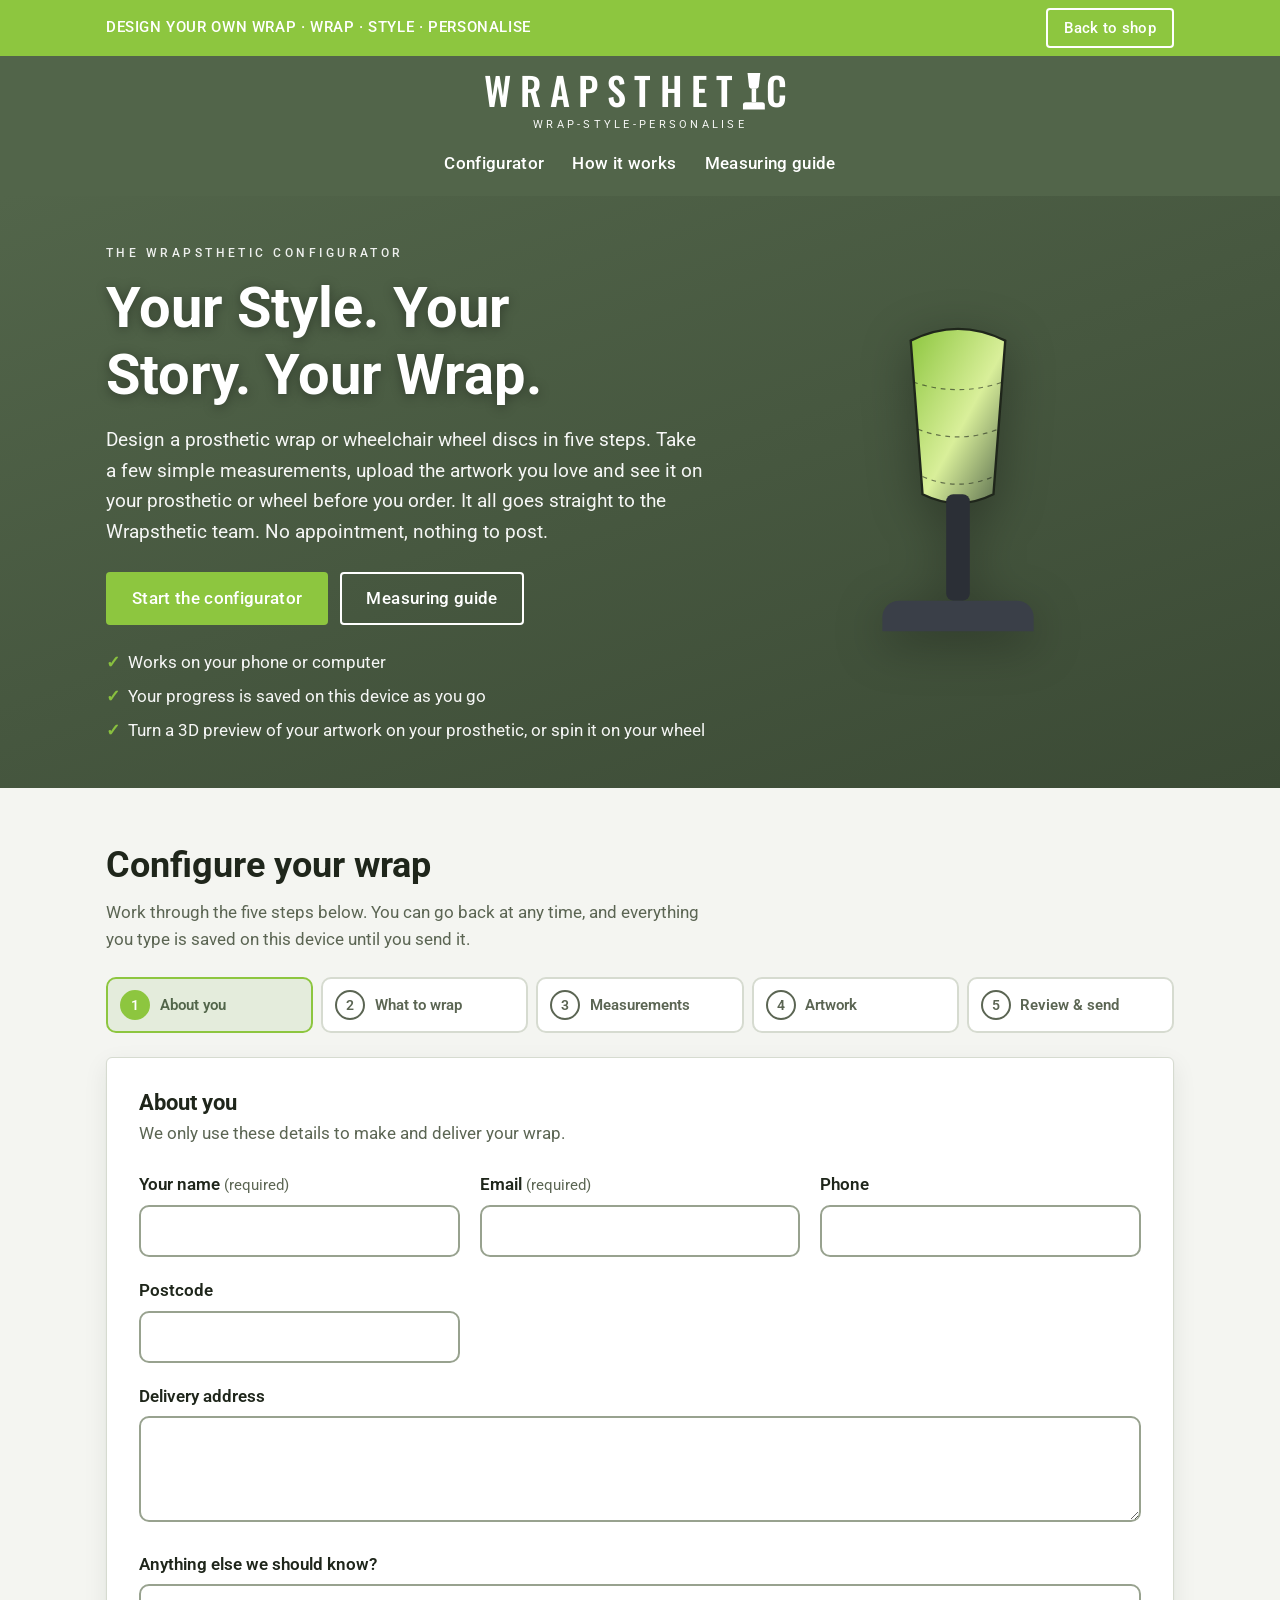
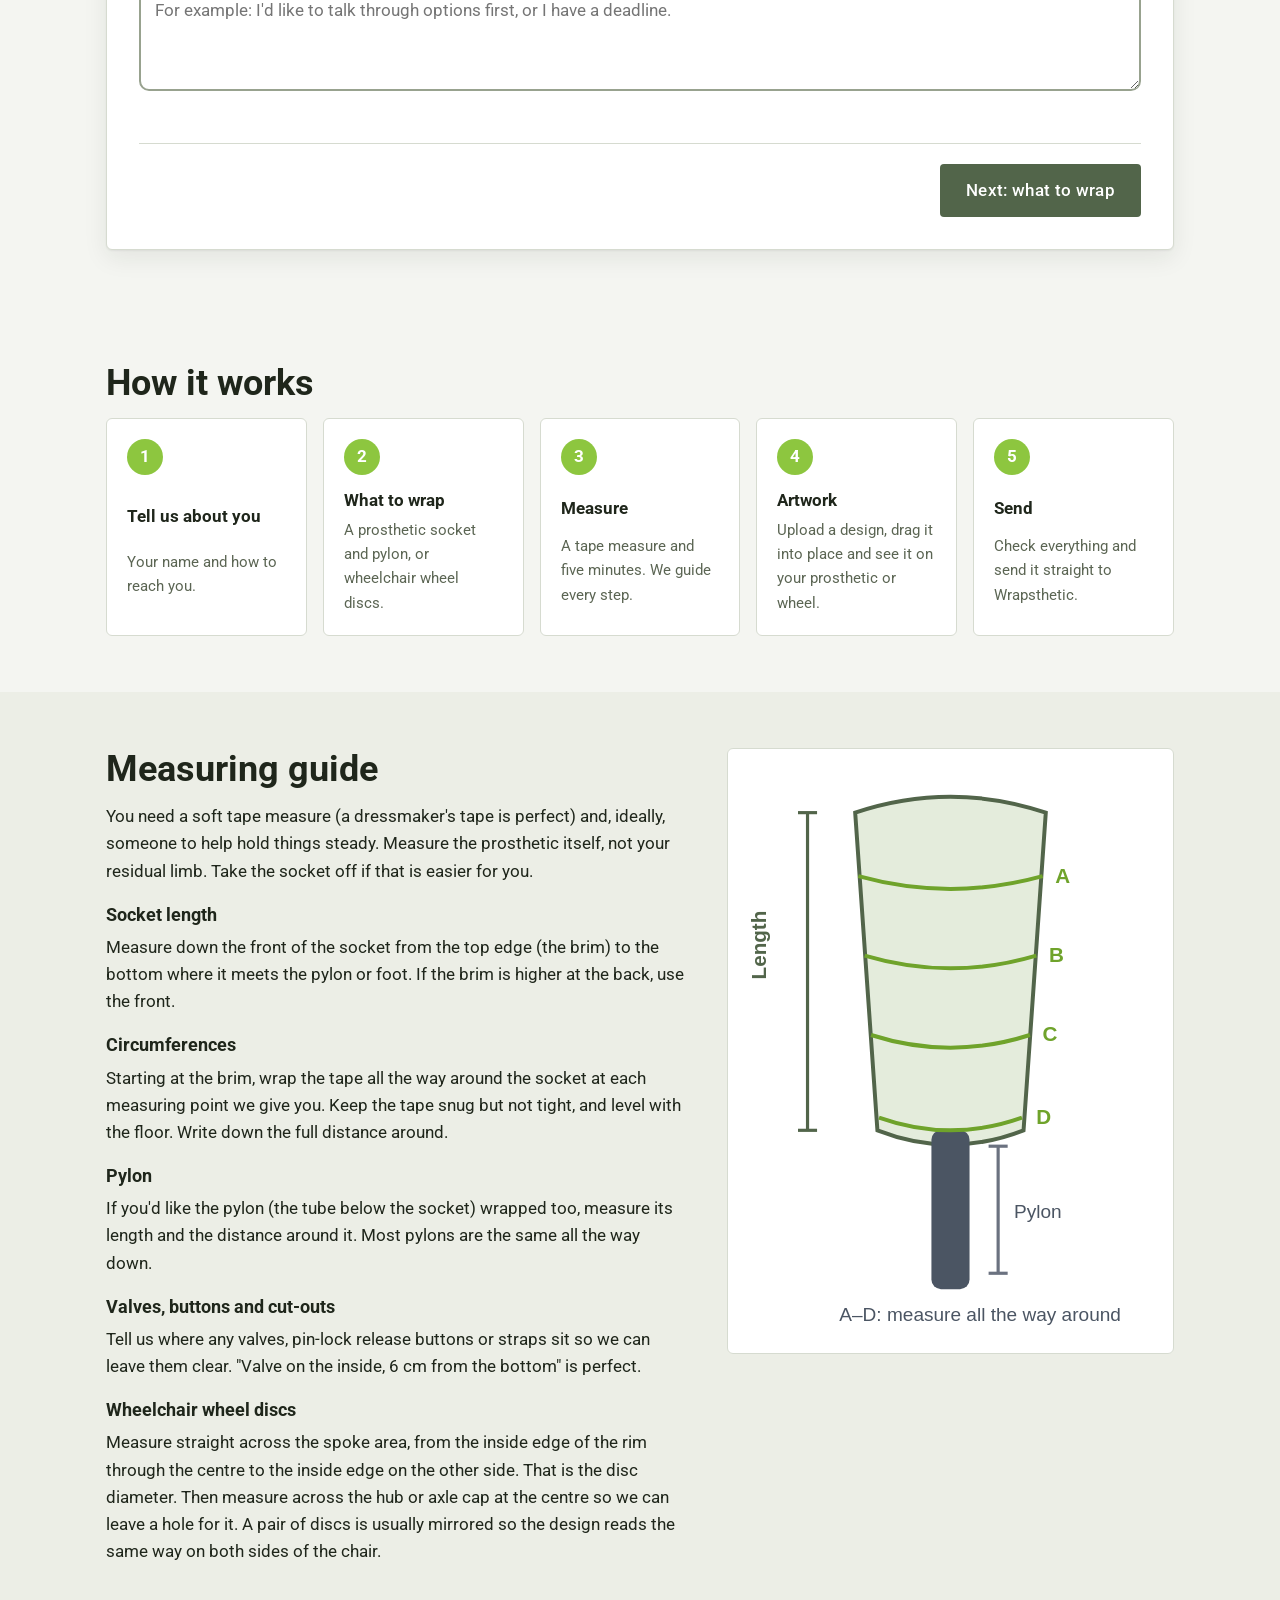
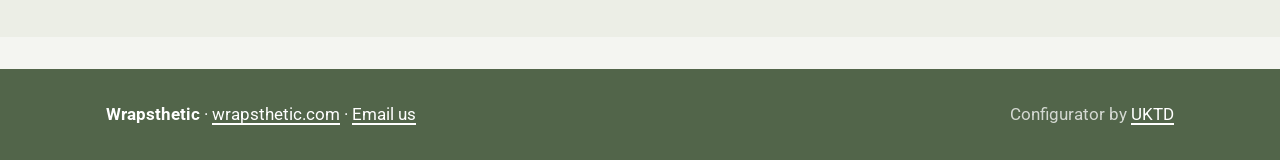
==== commit c97fffa8: "Add interactive 3D preview, drag placement and wheelchair wheel discs - 3D model of the prosthetic b" ====
--- a/configurator/index.html
+++ b/configurator/index.html
@@ -41,7 +41,7 @@
                 <div>
                     <p class="eyebrow">The <span data-brand-name>Wrapsthetic</span> configurator</p>
                     <h1>Your Style. Your Story. Your Wrap.</h1>
-                    <p class="lead">Design your prosthetic wrap in five steps. Tell us about your prosthetic, take a few simple measurements and upload the artwork you love. It all goes straight to the <span data-brand-name>Wrapsthetic</span> team. No appointment, nothing to post.</p>
+                    <p class="lead">Design a prosthetic wrap or wheelchair wheel discs in five steps. Take a few simple measurements, upload the artwork you love and see it on your prosthetic or wheel before you order. It all goes straight to the <span data-brand-name>Wrapsthetic</span> team. No appointment, nothing to post.</p>
                     <div class="hero-actions">
                         <a href="#designer" class="button button-primary">Start the configurator</a>
                         <a href="#measure-guide" class="button button-secondary">Measuring guide</a>
@@ -49,7 +49,7 @@
                     <ul class="hero-points">
                         <li>Works on your phone or computer</li>
                         <li>Your progress is saved on this device as you go</li>
-                        <li>Preview your artwork on the wrap before you send it</li>
+                        <li>Turn a 3D preview of your artwork on your prosthetic, or spin it on your wheel</li>
                     </ul>
                 </div>
                 <div class="hero-visual" aria-hidden="true">
@@ -81,7 +81,7 @@
 
                 <ol class="stepper" id="stepper" aria-label="Progress">
                     <li data-step="1" class="is-current"><button type="button" class="stepper-button" data-goto="1"><span class="stepper-index">1</span><span>About you</span></button></li>
-                    <li data-step="2"><button type="button" class="stepper-button" data-goto="2"><span class="stepper-index">2</span><span>Your prosthetic</span></button></li>
+                    <li data-step="2"><button type="button" class="stepper-button" data-goto="2"><span class="stepper-index">2</span><span>What to wrap</span></button></li>
                     <li data-step="3"><button type="button" class="stepper-button" data-goto="3"><span class="stepper-index">3</span><span>Measurements</span></button></li>
                     <li data-step="4"><button type="button" class="stepper-button" data-goto="4"><span class="stepper-index">4</span><span>Artwork</span></button></li>
                     <li data-step="5"><button type="button" class="stepper-button" data-goto="5"><span class="stepper-index">5</span><span>Review &amp; send</span></button></li>
@@ -122,54 +122,99 @@
                         </div>
                         <div class="step-actions">
                             <span></span>
-                            <button type="button" class="button button-primary" data-next>Next: your prosthetic</button>
+                            <button type="button" class="button button-primary" data-next>Next: what to wrap</button>
                         </div>
                     </fieldset>
 
                     <!-- STEP 2 -->
                     <fieldset class="step" data-step="2">
-                        <legend><h3>Your prosthetic</h3></legend>
-                        <p class="step-help">This helps us choose the right measuring points and materials.</p>
+                        <legend><h3>What are you wrapping?</h3></legend>
+                        <p class="step-help">This decides which measurements we ask for and how the preview looks.</p>
 
                         <div class="field">
-                            <span class="label" id="limbTypeLabel">Type of prosthetic <span class="req">(required)</span></span>
-                            <div class="choice-grid" role="radiogroup" aria-labelledby="limbTypeLabel">
-                                <label class="choice"><input type="radio" name="limbType" value="transtibial" required><span><strong>Below knee</strong><small>Transtibial</small></span></label>
-                                <label class="choice"><input type="radio" name="limbType" value="transfemoral"><span><strong>Above knee</strong><small>Transfemoral</small></span></label>
-                                <label class="choice"><input type="radio" name="limbType" value="transradial"><span><strong>Below elbow</strong><small>Transradial</small></span></label>
-                                <label class="choice"><input type="radio" name="limbType" value="transhumeral"><span><strong>Above elbow</strong><small>Transhumeral</small></span></label>
-                                <label class="choice"><input type="radio" name="limbType" value="other"><span><strong>Something else</strong><small>Tell us below</small></span></label>
-                            </div>
-                        </div>
-
-                        <div class="field-grid">
+                            <span class="label" id="productLabel">Product <span class="req">(required)</span></span>
+                            <div class="choice-grid choice-grid-2" role="radiogroup" aria-labelledby="productLabel">
+                                <label class="choice choice-product"><input type="radio" name="product" value="prosthetic" checked required><span><strong>Prosthetic wrap</strong><small>Socket and pylon</small></span></label>
+                                <label class="choice choice-product"><input type="radio" name="product" value="discs"><span><strong>Wheelchair wheel discs</strong><small>Spoke covers for one or both wheels</small></span></label>
+                            </div>
+                        </div>
+
+                        <div id="prostheticFields">
                             <div class="field">
-                                <span class="label" id="sideLabel">Which side? <span class="req">(required)</span></span>
-                                <div class="choice-row" role="radiogroup" aria-labelledby="sideLabel">
-                                    <label class="choice"><input type="radio" name="side" value="left" required><span><strong>Left</strong></span></label>
-                                    <label class="choice"><input type="radio" name="side" value="right"><span><strong>Right</strong></span></label>
-                                </div>
-                            </div>
-                            <div class="field">
-                                <span class="label" id="partsLabel">What would you like wrapped?</span>
-                                <div class="choice-row" aria-labelledby="partsLabel">
-                                    <label class="choice"><input type="checkbox" name="wrapSocket" checked><span><strong>Socket</strong></span></label>
-                                    <label class="choice"><input type="checkbox" name="wrapPylon"><span><strong>Pylon</strong></span></label>
-                                </div>
-                            </div>
-                            <div class="field">
-                                <label for="socketMaterial">Socket surface</label>
-                                <select id="socketMaterial" name="socketMaterial">
-                                    <option value="">Not sure</option>
-                                    <option value="carbon">Carbon fibre</option>
-                                    <option value="laminate">Laminate (glossy resin)</option>
-                                    <option value="thermoplastic">Thermoplastic (check socket)</option>
-                                    <option value="cover">Foam or cosmetic cover</option>
-                                </select>
-                            </div>
-                            <div class="field">
-                                <label for="prostheticNotes">Describe your prosthetic</label>
-                                <input type="text" id="prostheticNotes" name="prostheticNotes" placeholder="For example: Össur pin-lock socket with carbon pylon">
+                                <span class="label" id="limbTypeLabel">Type of prosthetic <span class="req">(required)</span></span>
+                                <div class="choice-grid" role="radiogroup" aria-labelledby="limbTypeLabel">
+                                    <label class="choice"><input type="radio" name="limbType" value="transtibial"><span><strong>Below knee</strong><small>Transtibial</small></span></label>
+                                    <label class="choice"><input type="radio" name="limbType" value="transfemoral"><span><strong>Above knee</strong><small>Transfemoral</small></span></label>
+                                    <label class="choice"><input type="radio" name="limbType" value="transradial"><span><strong>Below elbow</strong><small>Transradial</small></span></label>
+                                    <label class="choice"><input type="radio" name="limbType" value="transhumeral"><span><strong>Above elbow</strong><small>Transhumeral</small></span></label>
+                                    <label class="choice"><input type="radio" name="limbType" value="other"><span><strong>Something else</strong><small>Tell us below</small></span></label>
+                                </div>
+                            </div>
+
+                            <div class="field-grid">
+                                <div class="field">
+                                    <span class="label" id="sideLabel">Which side? <span class="req">(required)</span></span>
+                                    <div class="choice-row" role="radiogroup" aria-labelledby="sideLabel">
+                                        <label class="choice"><input type="radio" name="side" value="left"><span><strong>Left</strong></span></label>
+                                        <label class="choice"><input type="radio" name="side" value="right"><span><strong>Right</strong></span></label>
+                                    </div>
+                                </div>
+                                <div class="field">
+                                    <span class="label" id="partsLabel">What would you like wrapped?</span>
+                                    <div class="choice-row" aria-labelledby="partsLabel">
+                                        <label class="choice"><input type="checkbox" name="wrapSocket" checked><span><strong>Socket</strong></span></label>
+                                        <label class="choice"><input type="checkbox" name="wrapPylon"><span><strong>Pylon</strong></span></label>
+                                    </div>
+                                </div>
+                                <div class="field">
+                                    <label for="socketMaterial">Socket surface</label>
+                                    <select id="socketMaterial" name="socketMaterial">
+                                        <option value="">Not sure</option>
+                                        <option value="carbon">Carbon fibre</option>
+                                        <option value="laminate">Laminate (glossy resin)</option>
+                                        <option value="thermoplastic">Thermoplastic (check socket)</option>
+                                        <option value="cover">Foam or cosmetic cover</option>
+                                    </select>
+                                </div>
+                                <div class="field">
+                                    <label for="prostheticNotes">Describe your prosthetic</label>
+                                    <input type="text" id="prostheticNotes" name="prostheticNotes" placeholder="For example: Össur pin-lock socket with carbon pylon">
+                                </div>
+                            </div>
+                        </div>
+
+                        <div id="discFields" hidden>
+                            <div class="field-grid">
+                                <div class="field">
+                                    <label for="wheelSize">Wheel size</label>
+                                    <select id="wheelSize" name="wheelSize">
+                                        <option value="">Not sure</option>
+                                        <option value="20in">20 inch</option>
+                                        <option value="22in">22 inch</option>
+                                        <option value="24in">24 inch (most common)</option>
+                                        <option value="25in">25 inch</option>
+                                        <option value="26in">26 inch</option>
+                                        <option value="other">Other</option>
+                                    </select>
+                                </div>
+                                <div class="field">
+                                    <span class="label" id="discQtyLabel">How many discs?</span>
+                                    <div class="choice-row" role="radiogroup" aria-labelledby="discQtyLabel">
+                                        <label class="choice choice-compact"><input type="radio" name="discQuantity" value="2" checked><span><strong>A pair</strong><small>Both wheels</small></span></label>
+                                        <label class="choice choice-compact"><input type="radio" name="discQuantity" value="1"><span><strong>Just one</strong></span></label>
+                                    </div>
+                                </div>
+                                <div class="field">
+                                    <span class="label" id="discMirrorLabel">For a pair</span>
+                                    <div class="choice-row" role="radiogroup" aria-labelledby="discMirrorLabel">
+                                        <label class="choice choice-compact"><input type="radio" name="discMirror" value="mirrored" checked><span><strong>Mirrored</strong><small>Reads the same from each side</small></span></label>
+                                        <label class="choice choice-compact"><input type="radio" name="discMirror" value="identical"><span><strong>Identical</strong><small>Same print on both</small></span></label>
+                                    </div>
+                                </div>
+                                <div class="field">
+                                    <label for="wheelchairNotes">Describe your wheelchair</label>
+                                    <input type="text" id="wheelchairNotes" name="wheelchairNotes" placeholder="For example: Küschall K-Series with Spinergy wheels">
+                                </div>
                             </div>
                         </div>
 
@@ -192,7 +237,7 @@
                                     <label class="choice choice-compact"><input type="radio" name="units" value="in"><span><strong>Inches</strong></span></label>
                                 </div>
                             </div>
-                            <div class="field">
+                            <div class="field" id="intervalField">
                                 <label for="stationInterval">Measure every</label>
                                 <select id="stationInterval" name="stationInterval">
                                     <option value="2.5">2.5 cm (most accurate)</option>
@@ -240,14 +285,35 @@
                             </div>
                         </div>
 
-                        <div class="field">
+                        <div class="measure-block" id="discMeasureBlock" hidden>
+                            <h4>Wheel disc</h4>
+                            <p class="hint">Measure across the spoke area from the inside edge of the rim, through the centre, to the inside edge on the other side. Typical discs are 48 to 55 cm for 24 to 26 inch wheels. See the <a href="#measure-guide">measuring guide</a>.</p>
+                            <div class="field-grid">
+                                <div class="field">
+                                    <label for="discDiameter">Disc diameter <span class="req">(required)</span></label>
+                                    <div class="input-unit">
+                                        <input type="number" id="discDiameter" name="discDiameter" min="1" step="0.1" inputmode="decimal">
+                                        <span class="unit" data-unit>cm</span>
+                                    </div>
+                                </div>
+                                <div class="field">
+                                    <label for="discHub">Hub clearance (across the axle or hub cap)</label>
+                                    <div class="input-unit">
+                                        <input type="number" id="discHub" name="discHub" min="0" step="0.1" inputmode="decimal" placeholder="e.g. 6">
+                                        <span class="unit" data-unit>cm</span>
+                                    </div>
+                                </div>
+                            </div>
+                        </div>
+
+                        <div class="field" id="cutoutsField">
                             <label for="cutouts">Valves, buttons, straps or areas to leave clear</label>
                             <textarea id="cutouts" name="cutouts" rows="3" placeholder="For example: valve on the inside about 6 cm from the bottom; release button on the front near the bottom."></textarea>
                         </div>
 
                         <div class="field">
                             <label for="measureNotes">Notes about shape</label>
-                            <textarea id="measureNotes" name="measureNotes" rows="2" placeholder="For example: the brim is much higher at the back; there's a flare near the top."></textarea>
+                            <textarea id="measureNotes" name="measureNotes" rows="2" placeholder="For example: the brim is much higher at the back; there's a flare near the top; the wheel has a quick-release lever."></textarea>
                         </div>
 
                         <div class="step-actions">
@@ -259,7 +325,7 @@
                     <!-- STEP 4 -->
                     <fieldset class="step" data-step="4">
                         <legend><h3>Artwork</h3></legend>
-                        <p class="step-help">Upload a photo, pattern, logo or design. For the sharpest print, use the largest file you have (at least 2000 pixels on the long side is ideal). PNG, JPEG, WebP and SVG all work.</p>
+                        <p class="step-help">Upload a photo, pattern, logo or design and see it on your wrap straight away. For the sharpest print, use the largest file you have (at least 2000 pixels on the long side is ideal). PNG, JPEG, WebP and SVG all work.</p>
 
                         <div class="artwork-layout">
                             <div class="artwork-controls">
@@ -322,16 +388,21 @@
 
                             <div class="artwork-preview">
                                 <div class="preview-card">
-                                    <h4>Flat wrap template</h4>
-                                    <p class="hint">This is the shape of the wrap laid flat, built from your measurements. The dotted line is the seam.</p>
-                                    <div class="preview-stage" id="flatStage"></div>
+                                    <h4 id="modelTitle">On your prosthetic</h4>
+                                    <p class="hint" id="modelHint">Drag to turn it around. Lighting is approximate; colours print as supplied.</p>
+                                    <div class="preview-stage preview-stage-model" id="modelStage"></div>
+                                    <div class="spin-controls" id="spinControls">
+                                        <label for="turn">Turn <output id="turnOut" for="turn"></output></label>
+                                        <input type="range" id="turn" name="turn" min="0" max="360" value="180" step="1">
+                                        <label class="choice choice-inline choice-spin"><input type="checkbox" name="spin" id="spin"><span>Spin slowly</span></label>
+                                    </div>
                                 </div>
                                 <div class="preview-card">
-                                    <h4>On the limb (rough preview)</h4>
-                                    <p class="hint">Front view. The real wrap curves around, so edges will look a little different.</p>
-                                    <div class="preview-stage preview-stage-small" id="limbStage"></div>
-                                </div>
-                                <p class="hint" id="previewHint">Enter your socket measurements in step 3 to see the template shape.</p>
+                                    <h4 id="flatTitle">Flat wrap template</h4>
+                                    <p class="hint" id="flatHint">The wrap laid flat, built from your measurements. Drag the artwork to move it. The dotted line is the seam.</p>
+                                    <div class="preview-stage preview-stage-flat" id="flatStage"></div>
+                                </div>
+                                <p class="hint" id="previewHint">Enter your measurements in step 3 to see the template shape.</p>
                             </div>
                         </div>
 
@@ -357,7 +428,7 @@
                             <div class="action-group">
                                 <button type="button" class="button button-secondary" id="downloadPack">Download order pack</button>
                                 <button type="button" class="button button-secondary" id="printOrder">Print</button>
-                                <button type="submit" class="button button-primary" id="submitOrder">Send to <span data-brand-name>Wrapsthetic</span></button>
+                                <button type="submit" class="button button-primary" id="submitOrder">Send to&nbsp;<span data-brand-name>Wrapsthetic</span></button>
                             </div>
                         </div>
                     </fieldset>
@@ -378,9 +449,9 @@
                 <h2>How it works</h2>
                 <ol class="steps-overview">
                     <li><span class="step-num">1</span><strong>Tell us about you</strong><span>Your name and how to reach you.</span></li>
-                    <li><span class="step-num">2</span><strong>Your prosthetic</strong><span>Below or above knee, arm, which side, what to wrap.</span></li>
+                    <li><span class="step-num">2</span><strong>What to wrap</strong><span>A prosthetic socket and pylon, or wheelchair wheel discs.</span></li>
                     <li><span class="step-num">3</span><strong>Measure</strong><span>A tape measure and five minutes. We guide every step.</span></li>
-                    <li><span class="step-num">4</span><strong>Artwork</strong><span>Upload a photo, pattern or design and position it on your wrap.</span></li>
+                    <li><span class="step-num">4</span><strong>Artwork</strong><span>Upload a design, drag it into place and see it on your prosthetic or wheel.</span></li>
                     <li><span class="step-num">5</span><strong>Send</strong><span>Check everything and send it straight to <span data-brand-name>Wrapsthetic</span>.</span></li>
                 </ol>
             </div>
@@ -399,6 +470,8 @@
                     <p>If you'd like the pylon (the tube below the socket) wrapped too, measure its length and the distance around it. Most pylons are the same all the way down.</p>
                     <h3>Valves, buttons and cut-outs</h3>
                     <p>Tell us where any valves, pin-lock release buttons or straps sit so we can leave them clear. "Valve on the inside, 6 cm from the bottom" is perfect.</p>
+                    <h3>Wheelchair wheel discs</h3>
+                    <p>Measure straight across the spoke area, from the inside edge of the rim through the centre to the inside edge on the other side. That is the disc diameter. Then measure across the hub or axle cap at the centre so we can leave a hole for it. A pair of discs is usually mirrored so the design reads the same way on both sides of the chair.</p>
                 </div>
                 <figure class="guide-figure">
                     <svg viewBox="0 0 260 360" role="img" aria-labelledby="guideTitle">
@@ -441,6 +514,7 @@
         </div>
     </footer>
 
+    <script src="vendor/three.min.js"></script>
     <script src="configurator.js"></script>
 </body>
 </html>
--- a/configurator/configurator.css
+++ b/configurator/configurator.css
@@ -4,6 +4,7 @@
    Designed for one-handed and mobile use: large targets, clear focus, no drag-only controls. */
 
 *, *::before, *::after { box-sizing: border-box; margin: 0; padding: 0; }
+[hidden] { display: none !important; }
 
 :root {
     --bg: #f4f5f1;
@@ -263,7 +264,19 @@
 .dropzone-file { color: var(--text-muted); font-size: 0.95rem; }
 .preview-card { border: 1px solid var(--border); border-radius: var(--radius); padding: 1rem; margin-bottom: 1rem; background: var(--surface); }
 .preview-stage { background: repeating-conic-gradient(var(--surface-alt) 0 25%, var(--surface) 0 50%) 0 0 / 20px 20px; border-radius: 8px; min-height: 240px; display: flex; align-items: center; justify-content: center; overflow: hidden; }
-.preview-stage-small { min-height: 200px; }
+.preview-stage-model { min-height: 260px; touch-action: pan-y; cursor: grab; user-select: none; -webkit-user-select: none; }
+.preview-stage-model:active { cursor: grabbing; }
+.preview-stage-model.is-3d { background: radial-gradient(ellipse at 50% 40%, var(--surface) 0%, var(--surface-alt) 100%); }
+.preview-stage-model svg { max-height: 360px; }
+.three-canvas { display: block; width: 100%; height: auto; touch-action: pan-y; }
+.preview-stage-flat { touch-action: none; cursor: move; user-select: none; -webkit-user-select: none; }
+.preview-stage-flat.is-dragging { outline: 3px solid var(--lime); outline-offset: -3px; }
+.spin-controls { display: grid; grid-template-columns: 1fr auto; gap: 0.25rem 1rem; align-items: center; margin-top: 0.75rem; }
+.spin-controls label { margin: 0; }
+.spin-controls input[type="range"] { grid-column: 1; height: 36px; }
+.choice-spin { grid-column: 2; grid-row: 1 / 3; font-weight: 500; }
+.choice-grid-2 { grid-template-columns: repeat(auto-fit, minmax(220px, 1fr)); }
+.choice-product { min-height: 72px; }
 .preview-stage svg { width: 100%; height: auto; max-height: 420px; display: block; }
 .preview-empty { color: var(--text-muted); padding: 2rem; text-align: center; }
 
